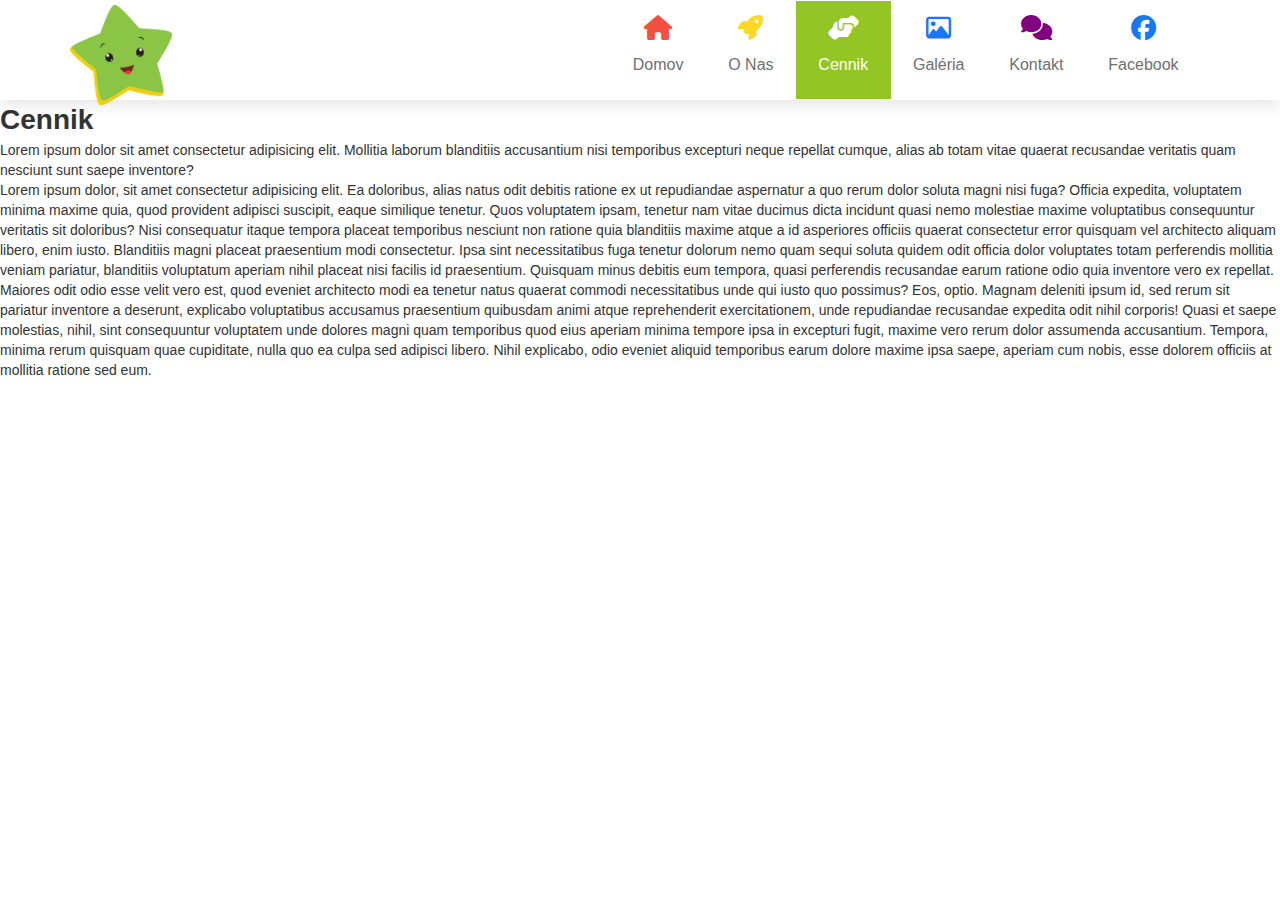
==== cennik.html @ fb084c51 "in progress" ====
<!DOCTYPE html>
<html lang="en">
  <head>
    <meta charset="UTF-8" />
    <meta name="viewport" content="width=device-width, initial-scale=1.0" />
    <link
      rel="stylesheet"
      href="https://cdnjs.cloudflare.com/ajax/libs/font-awesome/6.7.2/css/all.min.css"
    />

    <link rel="stylesheet" href="style.css" />
    <title>Cennik</title>
  </head>
  <body>
    <header>
      <nav>
        <div class="nav-center">
          <!-- nav header -->
          <div class="nav-header">
            <img src="img/logo/logo.png" class="logo" alt="logo" />
            <button class="nav-toggle">
              <i class="fas fa-bars"></i>
            </button>
          </div>
          <!-- links -->
          <ul class="links">
            <li>
              <span class="green-bg">
                <i class="fa-solid fa-house"></i>
                <a href="index.html">Domov</a>
              </span>
            </li>
            <li>
              <span class="green-bg">
                <i class="fa-solid fa-rocket"></i>
                <a href="o-nas.html">O nas</a>
              </span>
            </li>
            <li>
              <span class="green-bg">
                <i class="fa-solid fa-handshake-angle"></i>
                <a href="cennik.html">Cennik</a>
              </span>
            </li>
            <li>
              <span class="green-bg">
                <i class="fa-regular fa-image"></i>
                <a href="galeria.html">Galéria</a>
              </span>
            </li>
            <li>
              <span class="green-bg">
                <i class="fa-solid fa-comments"></i>
                <a href="kontakt.html">Kontakt</a>
              </span>
            </li>
            <li>
              <span class="green-bg">
                <i class="fa-brands fa-facebook"></i>
                <a
                  href="https://www.facebook.com/zelenahviezdicka/"
                  target="_blank"
                  >Facebook</a
                >
              </span>
            </li>
          </ul>
        </div>
      </nav>
    </header>
    <h1>Cennik</h1>
    <p>
      Lorem ipsum dolor sit amet consectetur adipisicing elit. Mollitia laborum
      blanditiis accusantium nisi temporibus excepturi neque repellat cumque,
      alias ab totam vitae quaerat recusandae veritatis quam nesciunt sunt saepe
      inventore?
    </p>
    <p>
      Lorem ipsum dolor, sit amet consectetur adipisicing elit. Ea doloribus,
      alias natus odit debitis ratione ex ut repudiandae aspernatur a quo rerum
      dolor soluta magni nisi fuga? Officia expedita, voluptatem minima maxime
      quia, quod provident adipisci suscipit, eaque similique tenetur. Quos
      voluptatem ipsam, tenetur nam vitae ducimus dicta incidunt quasi nemo
      molestiae maxime voluptatibus consequuntur veritatis sit doloribus? Nisi
      consequatur itaque tempora placeat temporibus nesciunt non ratione quia
      blanditiis maxime atque a id asperiores officiis quaerat consectetur error
      quisquam vel architecto aliquam libero, enim iusto. Blanditiis magni
      placeat praesentium modi consectetur. Ipsa sint necessitatibus fuga
      tenetur dolorum nemo quam sequi soluta quidem odit officia dolor
      voluptates totam perferendis mollitia veniam pariatur, blanditiis
      voluptatum aperiam nihil placeat nisi facilis id praesentium. Quisquam
      minus debitis eum tempora, quasi perferendis recusandae earum ratione odio
      quia inventore vero ex repellat. Maiores odit odio esse velit vero est,
      quod eveniet architecto modi ea tenetur natus quaerat commodi
      necessitatibus unde qui iusto quo possimus? Eos, optio. Magnam deleniti
      ipsum id, sed rerum sit pariatur inventore a deserunt, explicabo
      voluptatibus accusamus praesentium quibusdam animi atque reprehenderit
      exercitationem, unde repudiandae recusandae expedita odit nihil corporis!
      Quasi et saepe molestias, nihil, sint consequuntur voluptatem unde dolores
      magni quam temporibus quod eius aperiam minima tempore ipsa in excepturi
      fugit, maxime vero rerum dolor assumenda accusantium. Tempora, minima
      rerum quisquam quae cupiditate, nulla quo ea culpa sed adipisci libero.
      Nihil explicabo, odio eveniet aliquid temporibus earum dolore maxime ipsa
      saepe, aperiam cum nobis, esse dolorem officiis at mollitia ratione sed
      eum.
    </p>
     <script type="module" src="app.js"></script>
  </body>
</html>
---- style.css ----
/*
=============== 
Variables
===============
*/

:root {
  --bg-green: #93c524;
  --bg-yellow: #ffd823;
  --bg-red: #f25141;
  --bg-blue: #28a8e3;
  --clr-grey-3: #707070;
  --transition: all 0.3s linear;
  --spacing: 0.1rem;
  --radius: 0.25rem;
}

*,
::after,
::before {
  margin: 0;
  padding: 0;
  box-sizing: border-box;
}
body {
  font-family: "Open Sans", sans-serif;
  line-height: 1.42857143;
  color: #333;
  background-color: #fff;
  font-size: 0.875rem;
  font-weight: 400;
}
.salsa-regular {
  font-family: "Salsa", cursive;
  font-weight: 400;
  font-style: normal;
}
ul {
  list-style-type: none;
}
a {
  text-decoration: none;
}

/*
=============== 
Navbar
===============
*/
nav {
  position: relative;
  z-index: 1;
  background: #fff;
  box-shadow: 0 5px 15px rgba(0, 0, 0, 0.1);
}

.logo {
  height: 70px;
  position: relative;
  top: 5px;
  right: -15px;
}
.nav-header {
  display: flex;
  align-items: center;
  justify-content: space-between;
  padding: 0.5rem;
  height: 60px;
}
.nav-toggle {
  font-size: 1.5rem;
  color: var(--bg-green);
  background: transparent;
  border-color: transparent;
  transition: var(--transition);
  cursor: pointer;
}
.nav-toggle:hover {
  transform: rotate(-90deg);
}

.links li {
  position: relative;
  display: flex;
}

.links li span {
  display: flex;
  align-items: center;
  justify-content: flex-start;
  width: 100%;
  height: 100%;
  padding: 0;
}

.links li a {
  flex-grow: 1;
  height: 100%;
  display: flex;
  align-items: center;
  padding: 1rem;
}

.links a {
  color: var(--clr-grey-3);
  font-size: 1rem;
  text-transform: capitalize;

  display: block;
  transition: var(--transition);
  border-bottom: 1px solid rgb(242, 234, 234);
  height: 100%;
}

/* FIX GREEN HOVER */
.links :hover {
  background: var(--bg-green);
  color: #fff;
}

.links {
  margin: 0 1.5rem;
  display: block;
  max-height: 0;
  overflow: hidden;
  transition: max-height 0.5s ease-in-out;
}

.show-links {
  height: auto;
}

@media screen and (max-width: 768px) {
  .active-link {
    background-color: var(--bg-green) !important;
  }
  .active-link a,
  .active-link i {
    color: #fff !important;
  }
  .links > li > span > a > i {
    visibility: hidden;
  }
}

@media screen and (min-width: 768px) {
  /* nav{
  position: fixed;
  width: 100%;
   display: block;
   z-index: 999;
} */
  .nav-center {
    max-width: 1170px;
    margin: 0 auto;
    display: flex;
    align-items: center;
    justify-content: space-between;
  }
  .nav-header {
    padding: 0;
    height: auto;
  }
  .nav-toggle {
    display: none;
  }

  .logo {
    height: 100px;
  }
  .links a {
    border-bottom: 0;
    gap: 1rem;
    letter-spacing: 0;
  }
  /*IMPORTANT TO ADD*/
  .links {
    max-height: none !important; /* Override JavaScript */
    display: flex !important;
    overflow: visible !important;
    height: auto !important;
  }

  .links > li > span > i {
    position: relative;
    visibility: visible;
    top: 15px;
  }
  .links li span a {
    display: flex;
    flex-direction: column;
    width: 100%;

    gap: 10px;
  }

  .links li span i {
    font-size: 25px;
  }

  .links li:nth-child(1) i {
    color: var(--bg-red);
  }

  .links li:nth-child(2) i {
    color: var(--bg-yellow);
  }

  .links li:nth-child(3) i {
    color: var(--bg-green);
  }

  .links li:nth-child(4) i {
    color: #1877f2;
  }

  .links li:nth-child(5) i {
    color: purple;
  }

  .links li:nth-child(6) i {
    color: #1877f2;
  }

  .green-bg {
    display: flex;
    flex-direction: column;
    align-items: center;
    text-align: center;
    gap: 5px;
  }
  .links a {
    margin: 0.4rem;
  }

  .links > li > .green-bg:hover a,
  .links > li > .green-bg:hover i {
    color: #fff !important;
  }

  .active-link {
    background-color: var(--bg-green) !important;
  }
  .active-link a,
  .active-link i {
    color: #fff !important;
  }
}

/* hero */
section.slider {
  background-repeat: no-repeat;
  background-image: url("/img/hero/background-11.jpg");
  background-size: cover;
  background-position: center center;
  width: 100%;
  height: 25vh;
  visibility: inherit;
  position: relative;
  z-index: 0;
}

.slider-container {
  max-width: 1170px;
  margin: 0 auto;
}

.sky-container {
  display: flex;
  justify-content: space-around;
  align-items: center;
  gap: 10px;
}

.sky-container img {
  flex-shrink: 0;
}

/* sky object sizes */

.sky-container > .cloud {
  width: 50px;
}

.sky-container > .star {
  width: 15px;
}

.sky-container > .rocket {
  width: 20px;
  transform: rotate(-90deg);
}

/* sky object positions */

.sky-container :nth-child(1) {
  position: relative;
  top: 10px;
  left: 10px;
}

.sky-container :nth-child(2) {
  position: relative;
  top: 15px;
}

.sky-container :nth-child(5) {
  position: relative;
  top: -15px;
}

.sky-container :nth-child(7) {
  position: relative;
  top: -5px;
  left: 15px;
}

.sky-container :nth-child(9) {
  position: relative;
  top: 25px;
  left: -15px;
}

.kids-text-crocodile {
  display: grid;
  grid-template-columns: 1fr 1fr;
  align-items: center;
  gap: 20px;
  overflow: visible;
  height: auto;
}

.kids-text-crocodile .kids img {
  position: relative;
  width: 197px;
  height: auto; /* Maintains aspect ratio */
}

.kids-text-crocodile .kids-next img {
  position: relative;
  width: 197px;
  height: auto; /* Maintains aspect ratio */
}
.kids-text-crocodile .text-crocodile {
  display: flex;
  flex-direction: column;
  align-items: center;
  gap: 10px;
}

.text-crocodile .crocodile {
  width: 80px;
  height: auto;
}

.text-crocodile .green-star {
  width: 125px;
  height: auto;
  margin-top: -20px;
  margin-left: -10px;
}

.text-crocodile .green-star-next {
  width: 125px;
  height: auto;
  transform: translateY(30px);
  margin-left: -10rem;
}

.text-1 {
  color: var(--bg-green);
  transform: translateX(-70px);
  margin-top: -70px;
}

.text-2 {
  color: var(--bg-yellow);
  margin-top: -10px;
  font-size: 1rem;
}
.text-2-next {
  color: var(--bg-green);
  margin-top: 20px;
  margin-left: -30px;
  font-size: 14px;
}

.text-3 {
  color: var(--bg-blue);
  margin-top: -15px;
  font-size: 20px;
}
.text-3-next {
  color: var(--bg-yellow);
  margin-top: -15px;
  margin-left: -85px;
  font-weight: 700;
}
.text-4 {
  color: var(--bg-yellow);
  margin-top: -20px;
  margin-left: 3rem;
  font-size: 18px;
  font-weight: 100;
}
.btn-contact {
  color: #fff;
  background-color: var(--bg-green);
  border: transparent;
  padding: 5px 14px;
  border-radius: 30px;
  font-size: 6px;
  cursor: pointer;
  /* margin-left: 5rem; */
  margin-top: -0.5rem;
}

.btn-contact:hover {
  background-color: rgba(114, 168, 0, 1);
}

.btn {
  position: absolute;
  top: 80px;
  background: var(--bg-yellow);
  color: #fff;
  width: 40px; /* Set equal width and height */
  height: 40px;
  border-radius: 50%;
  border: transparent;
  cursor: pointer;
  display: flex;
  align-items: center;
  justify-content: center;
  font-size: 1.3rem;
  opacity: 0.5;
}

.next-btn-slider {
  right: 1.5rem;
}
.prev-btn-slider {
  left: 1.5rem;
}

/* hearts */
.btn-heart {
  position: absolute;
  top: 90%;
  left: 50%;
  font-size: 20px;
  color: #f25141;
  border: transparent;
  cursor: pointer;
  background: transparent;
  /* color: rgba(242, 81, 65, 0.6) !important; */
}

.left-heart {
  margin: -2rem 0rem;
}
.right-heart {
  margin: -2rem 2rem;
}

@media screen and (min-width: 768px) {
  section.slider {
    height: 45vh;
  }
  .next-btn {
    right: 1.5rem;
  }
  .prev-btn {
    left: 1.5rem;
  }
  .btn {
    top: 200px;
    font-size: 1.3rem;
    padding: 0.8rem 0.8rem;
  }
  .kids-text-crocodile .kids img {
    width: 368px;
  }

  .kids-text-crocodile .kids-next img {
    width: 368px;
  }
  /* sky object sizes */
  .sky-container > .cloud {
    width: 100px;
  }

  .sky-container > .star {
    width: 35px;
  }

  .sky-container > .rocket {
    width: 30px;
  }

  /* right panel */

  .text-crocodile .crocodile {
    width: 147px;
  }

  .text-crocodile .green-star {
    width: 235px;
  }

  .text-crocodile .green-star-next {
    width: 235px;
    position: relative;
    top: -3.5rem;
    right: 3rem;
  }
  .text-1 {
    font-size: 37px;
    margin-right: 7rem;
  }

  .text-2 {
    font-size: 31px;
  }
  .text-2-next {
    position: relative;
    font-size: 25px;
    top: -1.5rem;
    font-weight: 100;
  }

  .text-3 {
    font-size: 37px;
  }
  .text-3-next {
    position: relative;
    font-size: 35px;
    top: -1.5rem;
  }
  .text-4 {
    position: relative;
    font-size: 35px;
    right: -2rem;
    top: -1.5rem;
  }
  .btn-contact {
    position: relative;
    padding: 8px 25px;
    border-radius: 30px;
    font-size: 11px;
    top: -1.5rem;
    left: 1rem;
  }
}

@media screen and (min-width: 992px) {
  section.slider {
    height: 60vh;
  }
  .btn {
    top: 260px;
  }
  .kids-text-crocodile .kids img {
    width: 477px;
    top: 1rem;
  }
  /* sky object sizes */
  .sky-container > .cloud {
    width: 130px;
  }
  .sky-container img:nth-of-type(3) {
    position: relative;
    width: 100px;
    top: -2rem;
  }
  /* right panel */

  .text-crocodile .crocodile {
    width: 188px;
    height: auto;
  }

  .text-crocodile .green-star {
    position: relative;
    width: 300px;
    top: -3.5rem;
    right: 4rem;
  }

  .text-1 {
    position: relative;
    font-size: 47px;
    top: -3rem;
    right: 7rem;
    font-weight: 400;
  }

  .text-2 {
    position: relative;
    font-size: 40px;
    top: -3.3rem;
    left: -2rem;
    font-weight: 600;
    color: #ffcc00;
  }
  .text-3 {
    position: relative;
    top: -3.5rem;
    left: -2rem;
    font-size: 40px;
    color: #3094ff;
    letter-spacing: 0;
  }
  .text-crocodile .green-star-next {
    width: 296px;
    position: relative;
    top: -6.5rem;
    right: 3rem;
  }
  .kids-text-crocodile .kids-next img {
    width: 449px;
    top: -2.5rem;
  }
  .sky-container img.cloud-next {
    position: relative !important;
    width: 193px !important;
    height: auto !important;
    top: -2rem;
  }
  .text-2-next {
    top: -5.5rem;
    left: -2.5rem;
    font-size: 35px;
    text-wrap: nowrap;
  }
  .text-3-next {
    font-size: 50px;
    text-wrap: nowrap;
    top: -5.5rem;
    left: -2.5rem;
  }
  .text-4 {
    font-size: 50px;
    top: -5.5rem;
  }
  .btn-contact {
    padding: 10px 30px;
    border-radius: 30px;
    font-size: 15px;
    top: -5.5rem;
    left: 1rem;
  }
}

@media screen and (min-width: 1200px) {
  section.slider {
    height: 63vh;
  }
  .kids-text-crocodile .kids img {
    width: 504px;
    top: 3rem;
  }
  .kids-text-crocodile .kids-next img {
    width: 475px;
    left: 4rem;
  }
  /* right panel */
  .text-crocodile .crocodile {
    width: 200px;
  }
  .text-crocodile .green-star {
    width: 320px;
  }
  .text-3 {
    top: -2.5rem;
  }
  .text-2-next {
    left: 4rem;
  }
  .text-3-next {
    font-size: 58px;
  }
  .text-4 {
    left: 6rem;
  }
  .btn-contact {
    left: 6rem;
  }
}

/* MORE CSS FOR JS */
.slider-container {
  display: flex;
  position: relative;
  height: auto;
  overflow: visible;
}

.slide {
  position: absolute;
  top: 0;
  left: 0;
  width: 100%;
  height: 100%;
  transition: all 0.3s ease-in-out;
  opacity: 0;
}
.slide.active {
  opacity: 1;
  transform: translateX(0);
}
.slide.next {
  transform: translateX(-100%);
}

/* Nase poslanie */

.container {
  text-align: center;
  max-width: 1050px;
  padding: 0 25px;
  width: 100%;
  margin: 0 auto;
}

.container .title {
  font-family: "Salsa", cursive;
  font-size: 28px;
  font-weight: 400;
  margin: 3rem auto;
  color: #704825;
}

.container .title::after {
  content: "";
  display: block;
  margin: 2rem auto 0 auto;
  width: 60px;
  height: 4px;
  border-radius: 2px;
  background-color: #ffd823;
}

.mission {
  display: flex;
  flex-direction: column;
  align-items: center;
  text-align: center;
}

.mission-content {
  position: relative;
  display: flex;
  flex-direction: column;
  align-items: center;
  text-align: center;
  width: 100%;
  transition: var(--transition);
}

.mission-content:hover::after {
  opacity: 1;
  transform: scale(1.1); /* optional: hover animation */
}

.mission-content.red::after {
  box-shadow: 0 0 0 5px #f25141;
}
.mission-content.yellow::after {
  box-shadow: 0 0 0 5px #ffd823;
}
.mission-content.green::after {
  box-shadow: 0 0 0 5px #93c524;
}
.mission-content.blue::after {
  box-shadow: 0 0 0 5px #28a8e3;
}

.mission-content::after {
  content: "";
  position: absolute;
  width: 120px;
  height: 120px;
  border-radius: 50%;
  box-sizing: content-box;
  transition: transform 0.25s, opacity 0.25s;
  transform: scale(0.8);
  pointer-events: none;
  opacity: 0;
}

.circle {
  width: 120px;
  height: 120px;
  border-radius: 50%;
  display: flex;
  align-items: center;
  justify-content: center;
  overflow: hidden;
}

.circle.red {
  background-color: #f25141;
}

.circle.yellow {
  background-color: #ffd823;
}

.circle.green {
  background-color: #93c524;
}
.circle.blue {
  background-color: #28a8e3;
}

.circle img {
  width: 70%;
  height: auto;
}
.circle-title {
  position: relative;
  display: flex;
  font-size: 18px;
  font-family: "Salsa", cursive;
  margin: 20px 0;
}
.circle-title.title-red {
  color: #f25141;
}
.circle-title.title-yellow {
  color: #ffd823;
}

.circle-title.title-green {
  color: #93c524;
}

.circle-title.title-blue {
  color: #28a8e3;
}

.circle-text {
  font-size: 1rem;
  margin-bottom: 2.5rem;
}

.action-title {
  display: flex;
  flex-direction: column; /* Stack vertically by default */
  gap: 1rem; /* Space between h2 and a */
  align-items: center;
}

.action-title h2 {
  font-family: "Open Sans", sans-serif;
  font-weight: 100;
  color: #777777;
  font-size: 42px;
  line-height: 1.2;
}
.yellow-button {
  color: #704825;
  background-color: #ffd823;
  border-radius: 5px;
  border: none;
  line-height: 26px;
  font-size: 18px;
  padding: 7px 20px;
  text-wrap: nowrap;

  transition: color 0.25s ease-in-out, background-color 0.25s ease-in-out;
}
.yellow-button:hover {
  color: #ffd823;
  background-color: #704825;
}

@media screen and (min-width: 768px) {
  .action-title {
    flex-direction: row;
    justify-content: space-between;
    align-items: center;
  }
  .action-title h2 {
    text-align: left;
  }
  .mission {
    flex-direction: row;
    justify-content: center;
    flex-wrap: nowrap;
    gap: 0.5rem;
    align-items: stretch;
  }

  .mission-content {
    width: 25%;
    margin: 0 1rem;
  }
  .circle-title h2 {
    word-spacing: 999px;
  }
}

/* Testimony */

.wrapper-testimony {
  position: relative;
  text-align: center;
  min-height: 85vh;
  background-image: url("/img/testimony/testimonials_bg.png");
  background-repeat: no-repeat;
  background-size: cover;
  background-position: center;
  background-color: #f25141;
  width: 100%;
  display: flex;
  flex-direction: column;
  justify-content: center;
  align-items: center;
  margin: 3rem 0;
}

.testimony-wrapper {
  position: relative;
  overflow: hidden;
  width: 100%;
  /* height: 100%;  */
  min-height: 85vh;
}
.testimony-icon img {
  width: 100px;
  height: 100px;
  object-fit: cover;
  margin: 2rem 0;
  background-color: transparent;
}
.item {
  position: absolute;
  top: 0;
  left: 0;
  width: 100%;
  height: 100%;
  transition: all 0.3s ease-in-out;
  overflow-x: hidden;

  opacity: 0;
}

.item.active-item {
  opacity: 1;
  transform: translateX(0);
}

.item.next-item {
  transform: translateX(100%);
  /* display: none; */
}

.testimony-content {
  max-width: 1050px;
  padding: 0 25px;
  width: 100%;

  margin: 0 auto;
}
.testimony-content h6 {
  color: #ffffff;
  font-family: "Open Sans", sans-serif;
  font-size: 22px;
  font-weight: 100;
  margin: 1.5rem 1rem;
}
.testimony-content .deliminer {
  height: 1px;
  width: 60px;
  background-color: #fff;
  margin: 2rem auto;
}

.author {
  color: #ffffff;
  font-family: "Open Sans", sans-serif;
  font-size: 15px;
  margin: 1rem 0;
}
/* next-prev buttons */
.item-hearts {
  position: absolute;
  bottom: 2rem;
  left: 50%;
  transform: translateX(-50%);
  display: flex;
}
.item-hearts .item-heart {
  margin: 1rem 10px;
  font-size: 20px;
  color: #ffffff;
  opacity: 0.6;
  background: transparent;
  border: transparent;
  cursor: pointer;
}

.item-heart.active-heart {
  opacity: 1;
}

@media screen and (min-width: 768px) {
  .wrapper-testimony {
    min-height: 60vh;
  }
  .testimony-wrapper {
    min-height: 60vh;
  }
}

/* GALLERY */
.space p {
  padding-bottom: 4rem;
  font-size: 16px;
  text-align: center;
}

.gallery {
  width: 100%;
  display: grid;
  margin-bottom: 2rem;
  gap: 5px;
}
.img-wrapper {
  position: relative;
  overflow: hidden;
}
.img-gallery {
  width: 100%;
  height: 100%;
  object-fit: cover;
  display: block;
  transition: transform 0.3s ease-in;
}

.img-wrapper:hover .img-gallery {
  transform: scale(1.1);
}

.overlay {
  position: absolute;
  top: 0;
  left: 0;
  width: 100%;
  height: 100%;
  background-color: rgba(0, 0, 0, 0.5);
  opacity: 0;
  display: flex;
  align-items: center;
  justify-content: center;
  cursor: pointer;
  transition: opacity 0.3s ease-in;
  /* z-index: -1; */
}

.icon {
  width: 40px;
  height: 40px;
  filter: brightness(0) invert(1);
}

.img-wrapper:hover .overlay {
  opacity: 1;
}
@media screen and (min-width: 768px) {
  .gallery {
    grid-template-columns: repeat(4, 1fr);
  }
}

/*
=============== 
Modal
===============
*/
.modal {
  position: fixed;
  z-index: -1;
  left: 0;
  top: 0;
  width: 100%;
  height: 100%;
  background-color: rgba(0, 0, 0, 0.7);
  backdrop-filter: blur(5px);
  transition: all 0.3s step-end;
  opacity: 0;
  min-height: 100vh;
  overflow: hidden;
}

.modal.open {
  opacity: 1;
  z-index: 50;
}

.next-btn,
.prev-btn {
  position: absolute;
  top: 15rem;
  transform: translateY(-50%);
  background: rgba(250, 249, 249, 0.8);
  font-size: 1rem;
  color: #090909;
  border: transparent;
  cursor: pointer;
  padding: 0.5rem;
  width: 1.5rem;
}

.prev-btn {
  left: 5px;
  border-top-right-radius: 0.25rem;
  border-bottom-right-radius: 0.25rem;
  /* box-shadow: 5px 5px 5px rgb(175, 174, 174); */
}
.next-btn {
  right: 5px;
  border-top-left-radius: 0.25rem;
  border-bottom-left-radius: 0.25rem;
  /* box-shadow: -5px 5px 5px rgb(175, 174, 174) ; */
}

@media screen and (min-width: 768px) {
  .next-btn,
  .prev-btn {
    top: 18rem;
    width: 2.5rem;
  }
}

@media screen and (min-width: 992px) {
  .next-btn,
  .prev-btn {
    top: 24rem;
  }
}
.modal-content {
  width: 90%;
  max-width: 1170px;
  margin: 0 auto;
  margin-top: 10rem;
  position: relative;
  opacity: 0;
  transform: scale(0.3);
  transition: opacity 0.3s ease, transform 0.3s ease;
}

.modal.open .modal-content {
  opacity: 1;
  transform: scale(1);
}

.main-img-wrapper {
  position: relative;
  padding: 0.5rem;
  background-color: #fff;
  border-top-right-radius: 0.25rem;
  border-top-left-radius: 0.25rem;
}
.main-img {
  width: 100%;
  height: 30rem;
  object-fit: cover;
  border-radius: 0.25rem;
  display: block;
}

.image-name {
  text-align: center;
  margin: 1rem 0 3rem;
  color: #fff;
}

/* Thumbnails on top of main image (bottom-aligned) */
.modal-images {
  position: absolute;
  bottom: 1rem;
  left: 50%;
  transform: translateX(-50%);
  display: flex;
  gap: 0.5rem;
  background: rgba(0, 0, 0, 0.25);
  padding: 0.25rem 0.5rem;
  border-radius: 0.25rem;
}

.modal-img {
  width: 2rem;
  height: 2rem;
  object-fit: cover;
  opacity: 0.5;
  cursor: pointer;
  transition: 0.3s ease;
}

.modal-img:hover,
.modal-img.selected {
  opacity: 1;
  outline: 2px solid white;
}

/* Control bar under image */
.modal-controls {
  display: flex;
  justify-content: space-between;
  align-items: center;
  padding: 1rem 1rem;
  background-color: #fff;
  font-size: 0.875rem;
  border-bottom-left-radius: 0.25rem;
  border-bottom-right-radius: 0.25rem;
}

.modal-controls-left,
.modal-controls-right {
  display: flex;
  align-items: center;
  gap: 0.5rem;
}

.img-counter {
  margin-left: 0.5rem;
}

.sprite-btn {
  background-image: url("/img/media/sprite.png");
  background-repeat: no-repeat;
  display: inline-block;
  cursor: pointer;
}

.btn-prev-control {
  background-position: -31px -4px;
  height: 20px;
  width: 20px;
  margin: 4px 0 0;
}
.btn-next-control {
  background-position: -81px -4px;
  height: 20px;
  width: 20px;
  margin: 4px 0 0;
}

.btn-close {
  background-position: 1px 2px;
  width: 30px;
  height: 30px;
}
.btn-play {
  background-position: -51px 1px;
  height: 30px;
  width: 30px;
}

.btn-pause {
  background-position: -51px -29px; /* Adjust if needed */
  width: 30px;
  height: 30px;
}

/* .btn-play.playing {
  filter: brightness(0) saturate(100%) sepia(1) hue-rotate(90deg);
} */


@media screen and (min-width: 768px) {
  .modal {
    overflow: hidden;
  }
  .modal-content {
    margin-top: 8rem;
  }

  .main-img {
    width: 100%;
    height: 80%;
    object-fit: contain;
  }

  .modal-img {
  width: 4rem;
  height: 3rem;

}
}

@media screen and (min-width: 1100px) {
  .modal-content {
    width: 90%;
    max-width: 1100px;
    margin: 0 auto;
    margin-top: 2rem;
  }
}
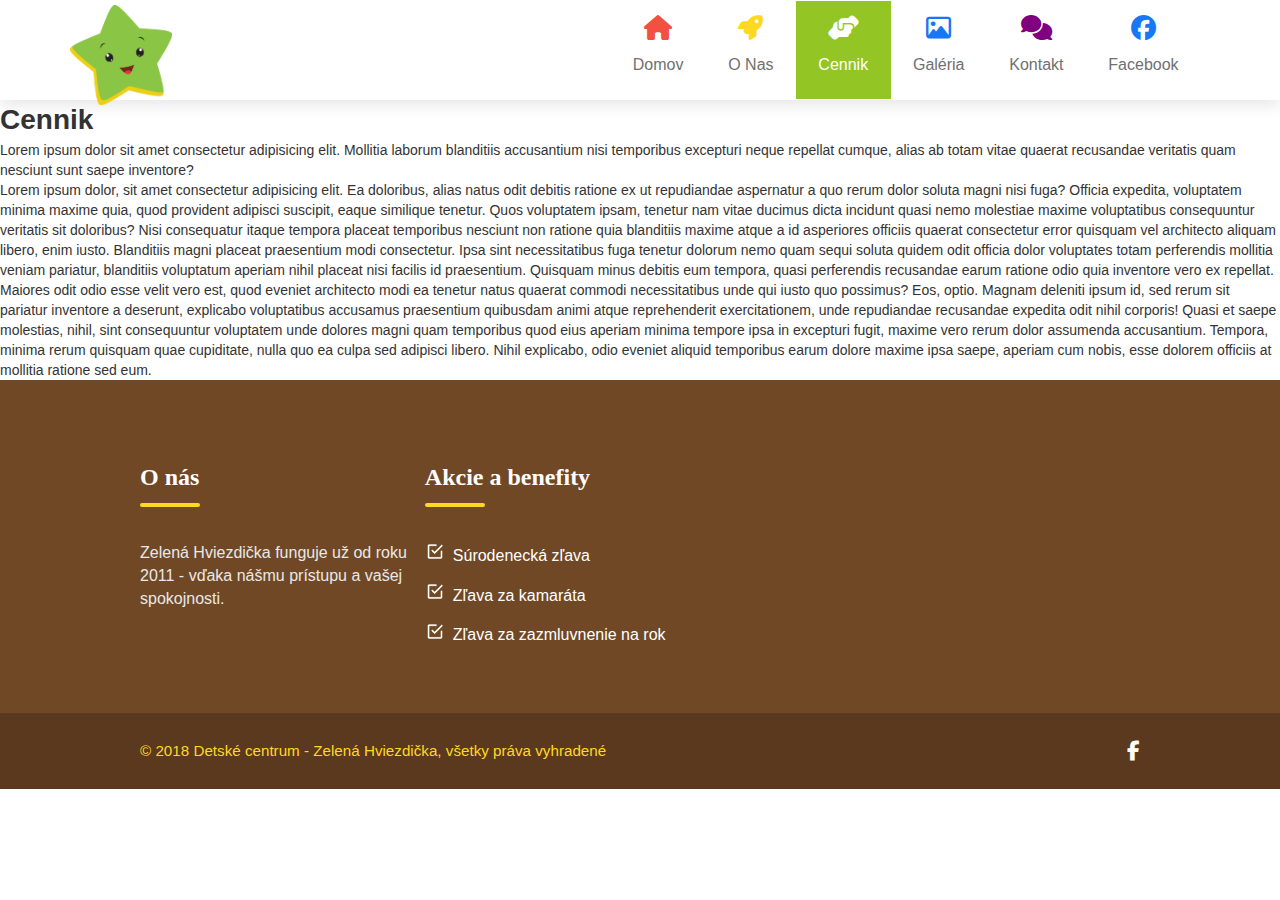
==== commit 3613ee4c: "partials" ====
--- a/cennik.html
+++ b/cennik.html
@@ -104,6 +104,8 @@
       saepe, aperiam cum nobis, esse dolorem officiis at mollitia ratione sed
       eum.
     </p>
-     <script type="module" src="app.js"></script>
+      <div id="footer-placeholder"></div>
+    <script src="/js/footer.js"></script>
+    <script type="module" src="app.js"></script>
   </body>
 </html>--- a/style.css
+++ b/style.css
@@ -904,10 +904,12 @@
 
 /* Testimony */
 
+/* Testimony */
+
 .wrapper-testimony {
   position: relative;
   text-align: center;
-  min-height: 85vh;
+  min-height: 85vh; /* Fixed height instead of min-height */
   background-image: url("/img/testimony/testimonials_bg.png");
   background-repeat: no-repeat;
   background-size: cover;
@@ -919,58 +921,71 @@
   justify-content: center;
   align-items: center;
   margin: 3rem 0;
+  overflow: hidden; /* prevent content overflow */
+}
+
+.testimony-inner {
+  width: 100%;
+  max-width: 1050px;
+  display: flex;
+  flex-direction: column;
+  align-items: center;
 }
 
 .testimony-wrapper {
   position: relative;
-  overflow: hidden;
-  width: 100%;
-  /* height: 100%;  */
-  min-height: 85vh;
-}
+  width: 100%;
+  height: 100%;
+}
+
 .testimony-icon img {
   width: 100px;
   height: 100px;
   object-fit: cover;
   margin: 2rem 0;
-  background-color: transparent;
-}
+}
+
 .item {
   position: absolute;
   top: 0;
+  left: 100%;
+  width: 100%;
+  height: 100%;
+  /* transition: transform 0.5s ease-in-out, opacity 0.5s ease-in-out; */
+  transition: all 0.3s ease-in-out;
+  opacity: 0;
+  display: flex;
+  flex-direction: column;
+  justify-content: center;
+  align-items: center;
+}
+/* Only show the active one */
+.item.active-item {
+  transform: translateX(0);
   left: 0;
-  width: 100%;
-  height: 100%;
-  transition: all 0.3s ease-in-out;
-  overflow-x: hidden;
-
-  opacity: 0;
-}
-
-.item.active-item {
   opacity: 1;
-  transform: translateX(0);
-}
-
+  z-index: 1;
+}
 .item.next-item {
   transform: translateX(100%);
-  /* display: none; */
+  z-index: 0;
 }
 
 .testimony-content {
   max-width: 1050px;
-  padding: 0 25px;
-  width: 100%;
-
-  margin: 0 auto;
-}
+  padding: 1rem;
+  width: 100%;
+  box-sizing: border-box;
+}
+
 .testimony-content h6 {
   color: #ffffff;
-  font-family: "Open Sans", sans-serif;
-  font-size: 22px;
-  font-weight: 100;
-  margin: 1.5rem 1rem;
-}
+  font-size: 18px;
+  font-weight: 300;
+  margin-bottom: 1.5rem;
+  line-height: 1.5;
+}
+
 .testimony-content .deliminer {
   height: 1px;
   width: 60px;
@@ -987,10 +1002,11 @@
 /* next-prev buttons */
 .item-hearts {
   position: absolute;
-  bottom: 2rem;
+  bottom: 1rem;
   left: 50%;
   transform: translateX(-50%);
   display: flex;
+  z-index: 2;
 }
 .item-hearts .item-heart {
   margin: 1rem 10px;
@@ -1145,7 +1161,7 @@
   width: 90%;
   max-width: 1170px;
   margin: 0 auto;
-  margin-top: 10rem;
+  margin-top: 6rem;
   position: relative;
   opacity: 0;
   transform: scale(0.3);
@@ -1266,17 +1282,9 @@
   height: 30px;
 }
 
-/* .btn-play.playing {
-  filter: brightness(0) saturate(100%) sepia(1) hue-rotate(90deg);
-} */
-
-
 @media screen and (min-width: 768px) {
   .modal {
     overflow: hidden;
-  }
-  .modal-content {
-    margin-top: 8rem;
   }
 
   .main-img {
@@ -1286,10 +1294,9 @@
   }
 
   .modal-img {
-  width: 4rem;
-  height: 3rem;
-
-}
+    width: 4rem;
+    height: 3rem;
+  }
 }
 
 @media screen and (min-width: 1100px) {
@@ -1300,3 +1307,284 @@
     margin-top: 2rem;
   }
 }
+
+/* CONTACT */
+
+.wrapper-contact {
+  width: 100%;
+  background-color: #87572d;
+  padding: 0.4rem;
+}
+.wrapper-inner {
+  max-width: 1050px;
+  margin: 0 auto;
+  display: flex;
+  flex-direction: column;
+}
+.contact-form,
+.contact-info {
+  width: 100%;
+  padding: 0.5rem;
+}
+.contact-title {
+  font-size: 24px;
+  color: #fff;
+  font-family: "Salsa", cursive;
+  padding-bottom: 1rem;
+}
+
+.form-group span {
+  color: #ff0000;
+  font-size: 16px;
+}
+.validation-error {
+  font-size: 16px;
+  border: 2px solid var(--bg-yellow);
+  display: block;
+  margin-top: 2rem;
+  padding: 0.5rem 1rem;
+  color: #fff;
+  display: none;
+}
+.not-valid-tip {
+  display: none;
+}
+
+.form-control {
+  display: block;
+  width: 100%;
+  padding: 0.75rem 1rem;
+  border: transparent;
+  margin-bottom: 1.25rem;
+  background-color: #704825;
+  border-radius: 0.25rem;
+  color: #fff;
+}
+
+.form-control::placeholder {
+  font-family: "Open Sans", sans-serif;
+  font-size: 16px;
+  color: #fff;
+  text-shadow: 0px 3px 5px rgba(0, 0, 0, 0.2);
+}
+
+.address {
+  font-size: 1rem;
+  padding-bottom: 1.5rem;
+  text-align: center;
+  color: #fff;
+  display: flex;
+  align-items: center;
+  justify-content: center;
+}
+
+.flaticon-location::before {
+  content: "";
+  display: inline-block;
+  background-image: url("/img/location/location-on-map.svg");
+  background-size: contain;
+  background-repeat: no-repeat;
+  width: 20px;
+  height: 20px;
+  margin-right: 0.5rem;
+  filter: brightness(0) invert(1);
+}
+
+.google-map-outer {
+  width: 100%;
+  background-color: #e8eaed;
+  position: relative;
+  border-radius: 8px;
+  overflow: hidden;
+}
+
+.google-map-inner {
+  width: 100%;
+  aspect-ratio: 16 / 9;
+  position: relative;
+}
+
+.google-map-inner iframe {
+  position: absolute;
+  top: 0;
+  left: 0;
+  width: 100%;
+  height: 100%;
+  border: 0;
+  border-radius: 8px;
+}
+/* 2-Column Layout at 768px+ */
+@media screen and (min-width: 768px) {
+  .wrapper-inner {
+    flex-direction: row;
+    align-items: flex-start;
+  }
+
+  .contact-form {
+    width: 33.33%;
+  }
+
+  .contact-info {
+    width: 66.66%;
+    padding-left: 2rem;
+  }
+
+  .address {
+    justify-content: flex-end;
+  }
+}
+
+/* FOOTER */
+.sidebar-footer {
+  width: 100%;
+  background-color: #704825;
+}
+
+.container-footer {
+  max-width: 1050px;
+  padding: 0 25px;
+  display: flex;
+  margin: 0 auto;
+}
+.container-footer .title-footer {
+  font-family: "Salsa", cursive;
+  font-size: 28px;
+  font-weight: 400;
+  margin: 0.5rem auto;
+  color: #704825;
+}
+
+.container-footer .title-footer::after {
+  content: "";
+  display: inline-block;
+  text-align: left;
+  margin-bottom: 1rem;
+  width: 60px;
+  height: 4px;
+  border-radius: 2px;
+  background-color: #ffd823;
+}
+.row {
+  text-align: left;
+}
+
+aside p {
+  font-size: 1rem;
+}
+
+.sidebar-footer aside {
+  position: relative;
+  display: block;
+  margin: 4.5rem 0 4rem 0;
+  color: #e8e8e8;
+}
+.sidebar-footer h2 {
+  padding-top: 0px;
+  font-family: "Salsa", cursive;
+  font-size: 24px;
+  color: #fff;
+}
+
+.textwidget ul {
+  font-size: 1rem;
+  padding-left: 0;
+  list-style: none;
+  color: #fff;
+  display: flex;
+  flex-direction: column;
+  gap: 0.8rem;
+  text-align: left;
+  margin: 0;
+}
+
+.textwidget ul li {
+  display: flex;
+  align-items: center;
+  line-height: 1.5;
+}
+
+.flaticon-check::before {
+  content: "";
+  display: inline-block;
+  background-image: url("/img/location/check.png");
+  background-size: contain;
+  background-repeat: no-repeat;
+  width: 20px;
+  height: 20px;
+  margin-right: 0.5rem;
+  filter: brightness(0) invert(1);
+}
+
+.site-info {
+  background-color: #5a391e;
+  color: #ffd823;
+  padding: 1.5rem 0;
+  font-size: 0.95rem;
+}
+
+.site-info-container {
+  max-width: 1050px;
+  padding: 0 25px;
+  margin: 0 auto;
+}
+
+.site-info-row {
+  display: flex;
+  justify-content: space-between;
+  align-items: center;
+  flex-wrap: wrap;
+  gap: 1rem;
+}
+
+.info-a {
+  flex: 1 1 100%;
+  text-align: center;
+}
+
+.info-b {
+  flex: 1 1 100%;
+  text-align: center;
+}
+
+.social {
+  list-style: none;
+  padding: 0;
+  margin: 0;
+}
+
+.social li {
+  display: inline-block;
+}
+
+.social a {
+  color: #fff;
+  font-size: 1.25rem;
+  transition: opacity 0.3s ease;
+}
+
+.social a:hover {
+  opacity: 0.7;
+  
+}
+
+@media screen and (min-width: 768px) {
+  .sidebar-footer aside {
+    text-align: left;
+  }
+  .row {
+    display: flex;
+    padding: 0;
+  }
+  aside.widget {
+    max-width: 33%;
+  }
+  .info-a {
+    flex: 1;
+    text-align: left;
+  }
+
+  .info-b {
+    flex: 0;
+    text-align: right;
+  }
+}
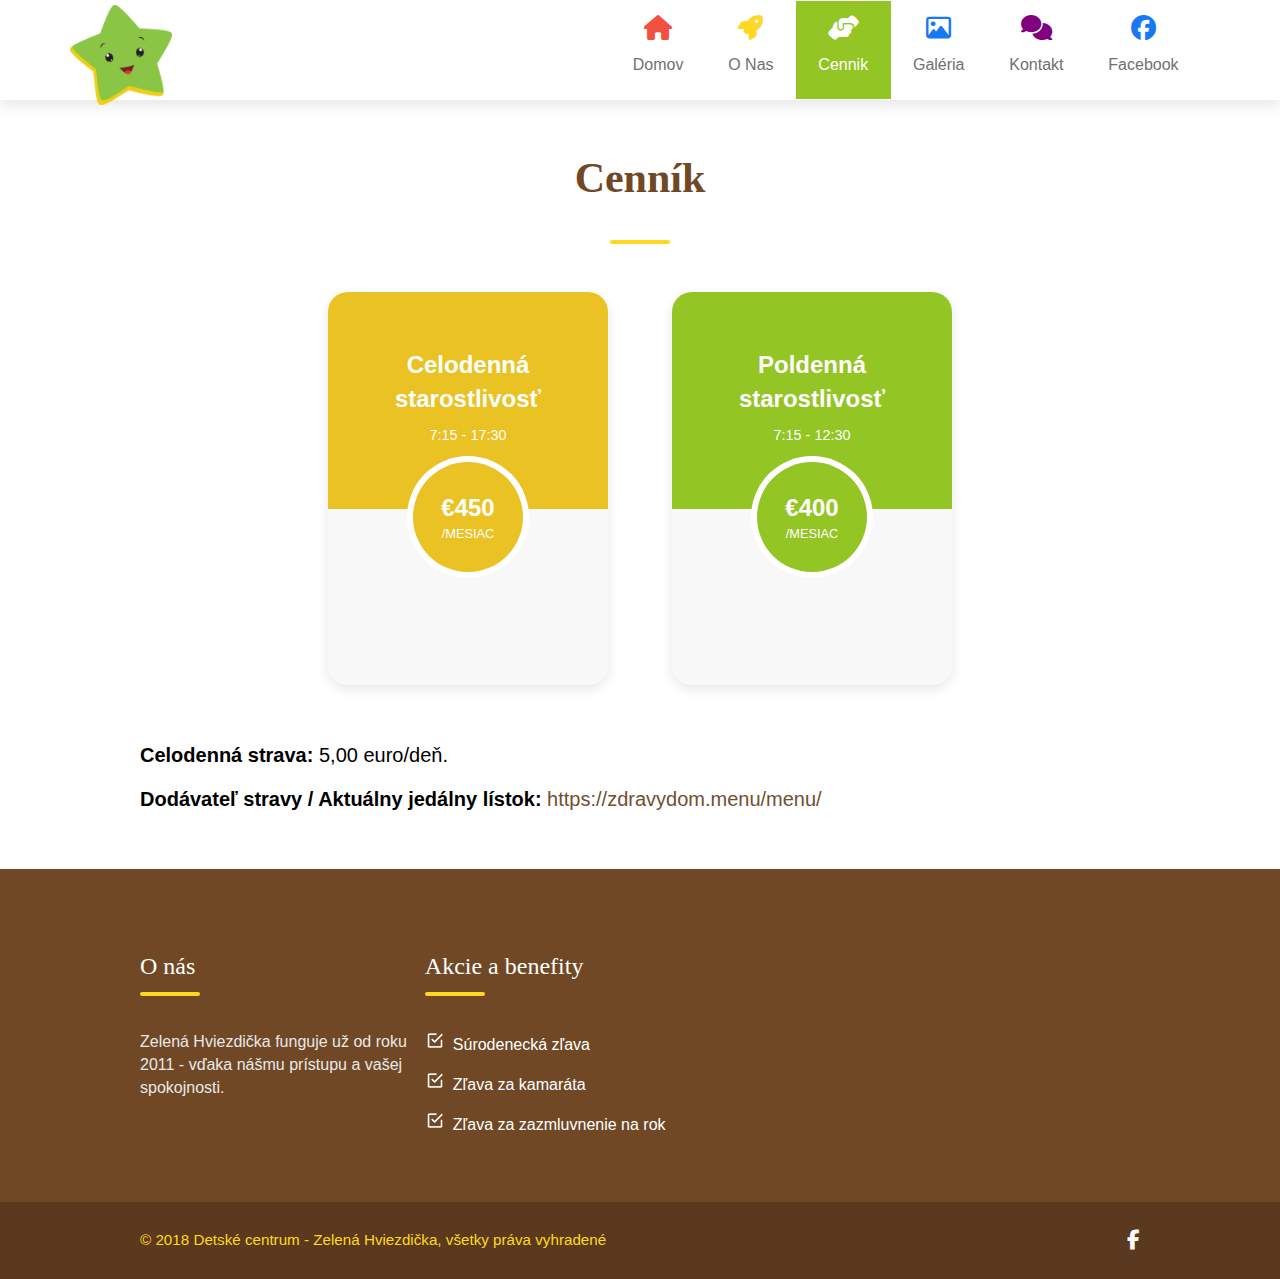
==== commit eeb370d8: "t" ====
--- a/cennik.html
+++ b/cennik.html
@@ -68,44 +68,55 @@
         </div>
       </nav>
     </header>
-    <h1>Cennik</h1>
-    <p>
-      Lorem ipsum dolor sit amet consectetur adipisicing elit. Mollitia laborum
-      blanditiis accusantium nisi temporibus excepturi neque repellat cumque,
-      alias ab totam vitae quaerat recusandae veritatis quam nesciunt sunt saepe
-      inventore?
-    </p>
-    <p>
-      Lorem ipsum dolor, sit amet consectetur adipisicing elit. Ea doloribus,
-      alias natus odit debitis ratione ex ut repudiandae aspernatur a quo rerum
-      dolor soluta magni nisi fuga? Officia expedita, voluptatem minima maxime
-      quia, quod provident adipisci suscipit, eaque similique tenetur. Quos
-      voluptatem ipsam, tenetur nam vitae ducimus dicta incidunt quasi nemo
-      molestiae maxime voluptatibus consequuntur veritatis sit doloribus? Nisi
-      consequatur itaque tempora placeat temporibus nesciunt non ratione quia
-      blanditiis maxime atque a id asperiores officiis quaerat consectetur error
-      quisquam vel architecto aliquam libero, enim iusto. Blanditiis magni
-      placeat praesentium modi consectetur. Ipsa sint necessitatibus fuga
-      tenetur dolorum nemo quam sequi soluta quidem odit officia dolor
-      voluptates totam perferendis mollitia veniam pariatur, blanditiis
-      voluptatum aperiam nihil placeat nisi facilis id praesentium. Quisquam
-      minus debitis eum tempora, quasi perferendis recusandae earum ratione odio
-      quia inventore vero ex repellat. Maiores odit odio esse velit vero est,
-      quod eveniet architecto modi ea tenetur natus quaerat commodi
-      necessitatibus unde qui iusto quo possimus? Eos, optio. Magnam deleniti
-      ipsum id, sed rerum sit pariatur inventore a deserunt, explicabo
-      voluptatibus accusamus praesentium quibusdam animi atque reprehenderit
-      exercitationem, unde repudiandae recusandae expedita odit nihil corporis!
-      Quasi et saepe molestias, nihil, sint consequuntur voluptatem unde dolores
-      magni quam temporibus quod eius aperiam minima tempore ipsa in excepturi
-      fugit, maxime vero rerum dolor assumenda accusantium. Tempora, minima
-      rerum quisquam quae cupiditate, nulla quo ea culpa sed adipisci libero.
-      Nihil explicabo, odio eveniet aliquid temporibus earum dolore maxime ipsa
-      saepe, aperiam cum nobis, esse dolorem officiis at mollitia ratione sed
-      eum.
-    </p>
-      <div id="footer-placeholder"></div>
+
+    <section class="container">
+      <div class="title">
+        <h2>Cenník</h2>
+      </div>
+      <main class="pricing-options">
+        <div class="pricing-card">
+          <div class="card-top top-yellow">
+            <h3>Celodenná starostlivosť</h3>
+            <p class="time">7:15 - 17:30</p>
+          </div>
+          <div class="card-bottom bottom-yellow">
+            <div class="price-circle circle-yellow">
+              <span class="euro">€450</span>
+              <span class="per">/MESIAC</span>
+            </div>
+          </div>
+        </div>
+
+        <div class="pricing-card">
+          <div class="card-top top-green">
+            <h3>Poldenná starostlivosť</h3>
+            <p class="time">7:15 - 12:30</p>
+          </div>
+          <div class="card-bottom bottom-green">
+            <div class="price-circle circle-green">
+              <span class="euro">€400</span>
+              <span class="per">/MESIAC</span>
+            </div>
+          </div>
+        </div>
+      </main>
+
+      <div class="wrapper-food">
+        <h4>
+          <span><strong>Celodenná strava:</strong> 5,00 euro/deň.</span>
+        </h4>
+        <h4>
+          <span
+            ><strong>Dodávateľ stravy / Aktuálny jedálny lístok:</strong></span
+          ><a href="https://zdravydom.menu/menu/" target="_blank" rel="noopener"
+            > https://zdravydom.menu/menu/</a
+          >
+        </h4>
+      </div>
+    </section>
+
+    <div id="footer-placeholder"></div>
     <script src="/js/footer.js"></script>
     <script type="module" src="app.js"></script>
   </body>
-</html>+</html>
--- a/style.css
+++ b/style.css
@@ -1,3 +1,5 @@
+@import url("https://fonts.googleapis.com/css2?family=Anaheim&family=Salsa&display=swap");
+
 /*
 =============== 
 Variables
@@ -28,13 +30,9 @@
   color: #333;
   background-color: #fff;
   font-size: 0.875rem;
-  font-weight: 400;
-}
-.salsa-regular {
-  font-family: "Salsa", cursive;
-  font-weight: 400;
-  font-style: normal;
-}
+  font-weight: 100;
+}
+
 ul {
   list-style-type: none;
 }
@@ -724,9 +722,9 @@
 }
 
 .container .title {
-  font-family: "Salsa", cursive;
+ font-family: "Kalam", cursive;
+  font-weight: 300;
   font-size: 28px;
-  font-weight: 400;
   margin: 3rem auto;
   color: #704825;
 }
@@ -822,7 +820,8 @@
   position: relative;
   display: flex;
   font-size: 18px;
-  font-family: "Salsa", cursive;
+   font-family: "Kalam", cursive;
+  font-weight: 300;
   margin: 20px 0;
 }
 .circle-title.title-red {
@@ -1329,7 +1328,8 @@
 .contact-title {
   font-size: 24px;
   color: #fff;
-  font-family: "Salsa", cursive;
+   font-family: "Kalam", cursive;
+  font-weight: 300;
   padding-bottom: 1rem;
 }
 
@@ -1446,8 +1446,10 @@
   display: flex;
   margin: 0 auto;
 }
+
 .container-footer .title-footer {
-  font-family: "Salsa", cursive;
+  font-family: "Kalam", cursive;
+  font-weight: 100;
   font-size: 28px;
   font-weight: 400;
   margin: 0.5rem auto;
@@ -1480,7 +1482,8 @@
 }
 .sidebar-footer h2 {
   padding-top: 0px;
-  font-family: "Salsa", cursive;
+   font-family: "Kalam", cursive;
+  font-weight: 300;
   font-size: 24px;
   color: #fff;
 }
@@ -1564,7 +1567,6 @@
 
 .social a:hover {
   opacity: 0.7;
-  
 }
 
 @media screen and (min-width: 768px) {
@@ -1588,3 +1590,247 @@
     text-align: right;
   }
 }
+
+/* ABOUT US */
+
+/* .container {
+  max-width: 1050px;
+  margin: 0 auto;
+  display: flex;
+  flex-direction: column;
+}  */
+
+.site-main {
+  width: 100%;
+  font-family: "Open sans", sans-serif;
+  font-size: 16px;
+  color: #333;
+  background-color: #fff;
+}
+.article {
+  width: 100%;
+}
+
+article.hidden {
+  display: none;
+  margin: 0 auto;
+}
+.hidden-wrapper {
+  max-width: 1050px;
+  margin: 0 auto;
+  display: flex;
+  flex-direction: column;
+}
+.hidden-wrapper p {
+  text-align: left;
+  display: block;
+  margin-block-start: 1em;
+  margin-block-end: 1em;
+}
+
+.img-about-wrapper {
+  position: relative;
+  overflow: hidden;
+}
+.img-about {
+  height: auto;
+  max-width: 100%;
+  object-fit: contain;
+  cursor: pointer;
+  transition: transform 0.3s ease-in;
+}
+.section-wrapper {
+  margin: 1.5rem 0;
+}
+.section-wrapper h2 {
+  font-size: 32px;
+  color: #f4b700;
+  line-height: 1.2;
+  text-align: justify;
+  font-family: Anaheim;
+  font-weight: 400;
+  font-style: normal;
+  margin: 1.5rem 0;
+}
+.detail-wrapper {
+  margin-bottom: 3rem;
+}
+.detail-wrapper ul li {
+  display: list-item;
+  text-align: start;
+  list-style-type: disc;
+  color: #707070;
+  margin-left: 1rem;
+}
+
+.detail-wrapper ul li::marker {
+  font-size: 1rem;
+}
+.time-table h2 {
+  font-size: 32px;
+  color: #f4b700;
+  line-height: 1.2;
+  text-align: left;
+  font-family: Anaheim;
+  font-weight: 400;
+  font-style: normal;
+  margin: 1.5rem 0;
+}
+
+.column-element b,
+.column-element p {
+  font-family: "Open Sans", sans-serif;
+  font-size: 1rem;
+  color: #777777;
+  text-align: justify;
+  margin-bottom: 1rem;
+}
+
+@media screen and (min-width: 768px) {
+  .section-wrapper {
+    display: flex;
+  }
+  .detail-wrapper {
+    margin-top: -2rem;
+    padding: 1.5rem;
+    flex: 1 1 100%;
+  }
+  .img-about-wrapper {
+    max-width: 50%;
+    padding: 1.5rem;
+    flex: 1 1 100%;
+  }
+}
+
+@media screen and (min-width: 1200px) {
+  article.hidden {
+    display: flex;
+    max-width: 1050px;
+    margin: 0 auto;
+  }
+}
+
+/* CENNIK */
+
+.pricing-options {
+  display: flex;
+  flex-direction: column;
+  gap: 2rem;
+  justify-content: center;
+  align-items: center;
+  margin-bottom: 3rem;
+}
+
+.pricing-card {
+  width: 280px;
+
+  border-radius: 20px;
+  overflow: hidden;
+  font-family: "Open Sans", sans-serif;
+  box-shadow: 0 4px 12px rgba(0, 0, 0, 0.1);
+}
+
+/* Top section */
+.card-top {
+  padding: 3.5rem 1rem 4rem;
+  text-align: center;
+}
+
+.card-top h3 {
+  font-size: 1.5rem;
+  color: #fff;
+  margin-bottom: 0.5rem;
+}
+
+.card-top .time {
+  color: #fff;
+  font-size: 0.9rem;
+}
+
+/* Bottom section */
+.card-bottom {
+  padding-top: 8rem;
+  padding-bottom: 3rem;
+  text-align: center;
+}
+
+.price-circle {
+  width: 110px;
+  height: 110px;
+  border-radius: 50%;
+  margin: -175px auto 0;
+  display: flex;
+  flex-direction: column;
+  justify-content: center;
+  align-items: center;
+  box-shadow: 0 0 0 6px #fff;
+  position: relative;
+  z-index: 2;
+}
+
+.price-circle .euro {
+  font-size: 1.5rem;
+  font-weight: bold;
+  color: #fff;
+}
+
+.price-circle .per {
+  font-size: 0.8rem;
+  color: #fff;
+}
+
+/* === COLOR VARIANTS === */
+
+/* Yellow Theme */
+.top-yellow {
+  background-color: #eac223;
+}
+
+.bottom-yellow {
+  background-color: #f8f8f8;
+}
+
+.circle-yellow {
+  background-color: #eac223;
+}
+
+/* Green Theme */
+.top-green {
+  background-color: #93c524;
+}
+
+.bottom-green {
+  background-color: #f8f8f8;
+}
+
+.circle-green {
+  background-color: #93c524;
+}
+
+.wrapper-food {
+  display: block;
+  text-align: left;
+  line-height: 2.2;
+  margin: 3rem 0;
+}
+
+.wrapper-food h4 > span {
+  font-size: 20px;
+  color: #000000;
+  text-align: justify;
+  font-family: "Open Sans", sans-serif;
+  font-weight: 400;
+}
+
+.wrapper-food a {
+  color: #704f32;
+  font-size: 20px;
+  font-weight: 200;
+}
+
+@media screen and (min-width: 768px) {
+  .pricing-options {
+    flex-direction: row;
+    gap: 4rem;
+  }
+}
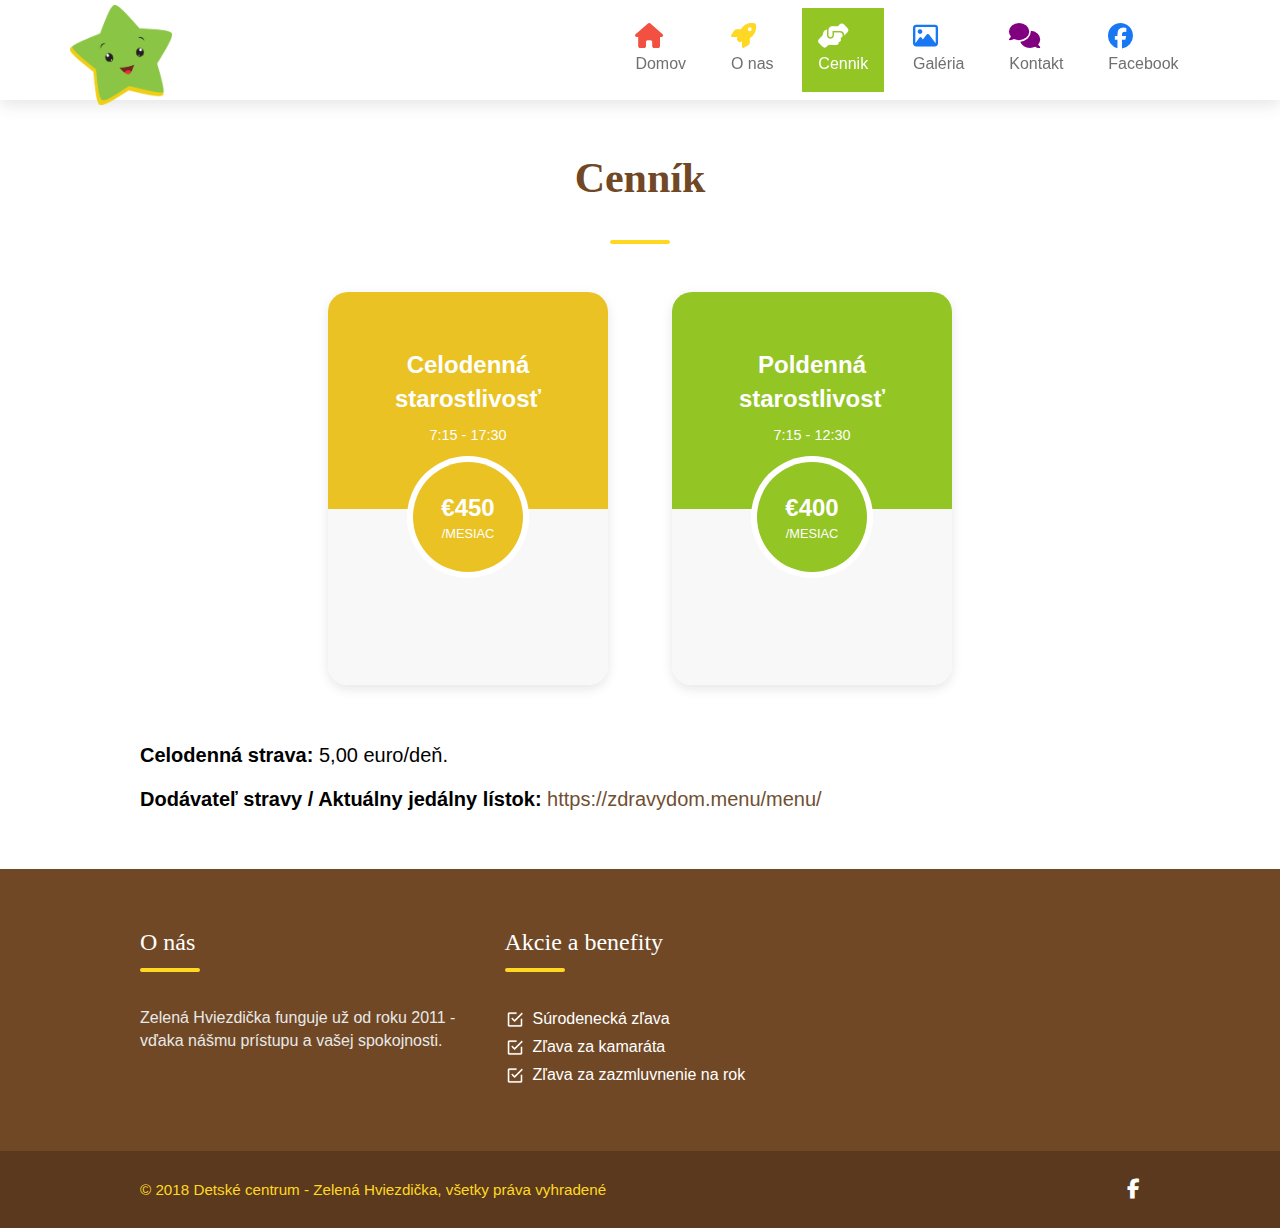
==== commit ecaf305b: "header" ====
--- a/cennik.html
+++ b/cennik.html
@@ -12,12 +12,12 @@
     <title>Cennik</title>
   </head>
   <body>
-    <header>
-      <nav>
+     
+      <nav class="sticky-nav">
         <div class="nav-center">
           <!-- nav header -->
           <div class="nav-header">
-            <img src="img/logo/logo.png" class="logo" alt="logo" />
+            <img src="./img/logo/logo.png" class="logo" alt="logo" />
             <button class="nav-toggle">
               <i class="fas fa-bars"></i>
             </button>
@@ -25,49 +25,43 @@
           <!-- links -->
           <ul class="links">
             <li>
-              <span class="green-bg">
-                <i class="fa-solid fa-house"></i>
-                <a href="index.html">Domov</a>
-              </span>
+              <a href="index.html" class="green-bg">
+                <i class="fa-solid fa-house"></i> Domov
+              </a>
             </li>
             <li>
-              <span class="green-bg">
-                <i class="fa-solid fa-rocket"></i>
-                <a href="o-nas.html">O nas</a>
-              </span>
+              <a href="o-nas.html" class="green-bg">
+                <i class="fa-solid fa-rocket"></i> O nas
+              </a>
             </li>
             <li>
-              <span class="green-bg">
-                <i class="fa-solid fa-handshake-angle"></i>
-                <a href="cennik.html">Cennik</a>
-              </span>
+              <a href="cennik.html" class="green-bg">
+                <i class="fa-solid fa-handshake-angle"></i> Cennik
+              </a>
             </li>
             <li>
-              <span class="green-bg">
-                <i class="fa-regular fa-image"></i>
-                <a href="galeria.html">Galéria</a>
-              </span>
+              <a href="galeria.html" class="green-bg">
+                <i class="fa-regular fa-image"></i> Galéria
+              </a>
             </li>
             <li>
-              <span class="green-bg">
-                <i class="fa-solid fa-comments"></i>
-                <a href="kontakt.html">Kontakt</a>
-              </span>
+              <a href="kontakt.html" class="green-bg">
+                <i class="fa-solid fa-comments"></i> Kontakt
+              </a>
             </li>
             <li>
-              <span class="green-bg">
-                <i class="fa-brands fa-facebook"></i>
-                <a
-                  href="https://www.facebook.com/zelenahviezdicka/"
-                  target="_blank"
-                  >Facebook</a
-                >
-              </span>
+              <a
+                href="https://www.facebook.com/zelenahviezdicka/"
+                target="_blank"
+                class="green-bg"
+              >
+                <i class="fa-brands fa-facebook"></i> Facebook
+              </a>
             </li>
           </ul>
         </div>
       </nav>
-    </header>
+
 
     <section class="container">
       <div class="title">
--- a/style.css
+++ b/style.css
@@ -33,6 +33,13 @@
   font-weight: 100;
 }
 
+body {
+  margin: 0;
+  padding: 0;
+  overflow-x: hidden;
+}
+
+
 ul {
   list-style-type: none;
 }
@@ -40,24 +47,29 @@
   text-decoration: none;
 }
 
-/*
-=============== 
-Navbar
-===============
-*/
-nav {
-  position: relative;
+/* ===============  
+   Navbar
+=============== */
+
+
+  nav {
   z-index: 1;
   background: #fff;
   box-shadow: 0 5px 15px rgba(0, 0, 0, 0.1);
-}
-
+  transition: all 0.3s ease;
+}
+
+
+
+/* Logo */
 .logo {
   height: 70px;
   position: relative;
   top: 5px;
   right: -15px;
 }
+
+/* Header layout */
 .nav-header {
   display: flex;
   align-items: center;
@@ -65,57 +77,21 @@
   padding: 0.5rem;
   height: 60px;
 }
+
+/* Hamburger menu button */
 .nav-toggle {
   font-size: 1.5rem;
   color: var(--bg-green);
   background: transparent;
-  border-color: transparent;
-  transition: var(--transition);
+  border: none;
   cursor: pointer;
+  transition: transform 0.3s ease-in-out;
 }
 .nav-toggle:hover {
   transform: rotate(-90deg);
 }
 
-.links li {
-  position: relative;
-  display: flex;
-}
-
-.links li span {
-  display: flex;
-  align-items: center;
-  justify-content: flex-start;
-  width: 100%;
-  height: 100%;
-  padding: 0;
-}
-
-.links li a {
-  flex-grow: 1;
-  height: 100%;
-  display: flex;
-  align-items: center;
-  padding: 1rem;
-}
-
-.links a {
-  color: var(--clr-grey-3);
-  font-size: 1rem;
-  text-transform: capitalize;
-
-  display: block;
-  transition: var(--transition);
-  border-bottom: 1px solid rgb(242, 234, 234);
-  height: 100%;
-}
-
-/* FIX GREEN HOVER */
-.links :hover {
-  background: var(--bg-green);
-  color: #fff;
-}
-
+/* Navigation list */
 .links {
   margin: 0 1.5rem;
   display: block;
@@ -124,30 +100,100 @@
   transition: max-height 0.5s ease-in-out;
 }
 
+/* Each nav item */
+.links li {
+  display: flex;
+}
+
+/* Navigation link (clickable block) */
+.links li a.green-bg {
+  display: flex;
+  flex-direction: column;
+  align-items: flex-start;     /* Center horizontally */
+  justify-content: center; /* Center vertically */
+  text-align: center;
+  gap: 0.25rem;
+  width: 100%;
+  padding: 1rem;
+  text-decoration: none;
+  color: var(--clr-grey-3);
+  font-size: 1rem;
+  border-bottom: 1px solid rgb(242, 234, 234);
+  transition: background 0.3s, color 0.3s;
+}
+
+
+/* Hover effect */
+.links li a.green-bg:hover {
+  background: var(--bg-green);
+  color: #fff;
+}
+
+/* Show links when toggled (mobile only) */
 .show-links {
   height: auto;
 }
 
+/* Active link style */
+.active-link {
+  background-color: var(--bg-green) !important;
+  color: #fff !important;
+}
+.active-link i {
+  color: #fff !important;
+}
+
+
+/* Sticky Navbar */
+.sticky-nav {
+  position: sticky;
+  top: 0;
+  z-index: 10000;
+  background: #fff;
+  box-shadow: 0 5px 15px rgba(0, 0, 0, 0.1);
+  transition: all 0.3s ease;
+
+}
+
+/* Shrinking on scroll */
+.sticky-nav.nav-shrink .logo {
+  height: 70px !important;
+}
+
+.sticky-nav.nav-shrink .links li a.green-bg {
+  padding: 0.5rem 0.75rem;
+  gap: 0;
+  font-size: 0.95rem;
+}
+
+.sticky-nav.nav-shrink .links li a.green-bg i {
+  display: none !important;
+}
+
+
+nav {
+  transition: all 0.3s ease;
+}
+
+/* Hide icons on small screens */
 @media screen and (max-width: 768px) {
-  .active-link {
-    background-color: var(--bg-green) !important;
-  }
-  .active-link a,
-  .active-link i {
-    color: #fff !important;
-  }
-  .links > li > span > a > i {
-    visibility: hidden;
-  }
-}
-
+  .links li a.green-bg i {
+    display: none !important;
+  }
+}
+
+/* Desktop layout */
 @media screen and (min-width: 768px) {
-  /* nav{
-  position: fixed;
-  width: 100%;
-   display: block;
-   z-index: 999;
-} */
+
+   .nav-shrink .logo {
+    height: 70px !important;
+  }
+
+  .nav-shrink .links li a.green-bg {
+    padding: 0.75rem 1rem;
+    gap: 0;
+    font-size: 0.9rem;
+  }
   .nav-center {
     max-width: 1170px;
     margin: 0 auto;
@@ -155,10 +201,12 @@
     align-items: center;
     justify-content: space-between;
   }
+
   .nav-header {
     padding: 0;
     height: auto;
   }
+
   .nav-toggle {
     display: none;
   }
@@ -166,36 +214,27 @@
   .logo {
     height: 100px;
   }
-  .links a {
-    border-bottom: 0;
-    gap: 1rem;
-    letter-spacing: 0;
-  }
-  /*IMPORTANT TO ADD*/
+
   .links {
-    max-height: none !important; /* Override JavaScript */
+    max-height: none !important;
     display: flex !important;
     overflow: visible !important;
     height: auto !important;
   }
 
-  .links > li > span > i {
-    position: relative;
-    visibility: visible;
-    top: 15px;
-  }
-  .links li span a {
-    display: flex;
+  .links li a.green-bg {
     flex-direction: column;
-    width: 100%;
-
-    gap: 10px;
-  }
-
-  .links li span i {
+    justify-content: center;
+    margin: 0.4rem;
+    border-bottom: none;
+  }
+
+  .links li a.green-bg i {
     font-size: 25px;
-  }
-
+    display: block !important;
+  }
+
+  /* Icon colors */
   .links li:nth-child(1) i {
     color: var(--bg-red);
   }
@@ -220,27 +259,17 @@
     color: #1877f2;
   }
 
-  .green-bg {
-    display: flex;
-    flex-direction: column;
-    align-items: center;
-    text-align: center;
-    gap: 5px;
-  }
-  .links a {
-    margin: 0.4rem;
-  }
-
-  .links > li > .green-bg:hover a,
-  .links > li > .green-bg:hover i {
+  /* Hover effect on desktop */
+  .links li a.green-bg:hover {
+    color: #fff !important;
+  }
+
+  .links li a.green-bg:hover i {
     color: #fff !important;
   }
 
   .active-link {
     background-color: var(--bg-green) !important;
-  }
-  .active-link a,
-  .active-link i {
     color: #fff !important;
   }
 }
@@ -252,7 +281,8 @@
   background-size: cover;
   background-position: center center;
   width: 100%;
-  height: 25vh;
+  height: auto; /* or a smaller fixed value */
+  min-height: 30vh;
   visibility: inherit;
   position: relative;
   z-index: 0;
@@ -722,7 +752,7 @@
 }
 
 .container .title {
- font-family: "Kalam", cursive;
+  font-family: "Kalam", cursive;
   font-weight: 300;
   font-size: 28px;
   margin: 3rem auto;
@@ -758,7 +788,7 @@
 
 .mission-content:hover::after {
   opacity: 1;
-  transform: scale(1.1); /* optional: hover animation */
+  transform: scale(1.1);
 }
 
 .mission-content.red::after {
@@ -820,7 +850,7 @@
   position: relative;
   display: flex;
   font-size: 18px;
-   font-family: "Kalam", cursive;
+  font-family: "Kalam", cursive;
   font-weight: 300;
   margin: 20px 0;
 }
@@ -867,7 +897,6 @@
   font-size: 18px;
   padding: 7px 20px;
   text-wrap: nowrap;
-
   transition: color 0.25s ease-in-out, background-color 0.25s ease-in-out;
 }
 .yellow-button:hover {
@@ -1037,11 +1066,15 @@
   text-align: center;
 }
 
-.gallery {
+.gallery,
+.galleryTwo {
   width: 100%;
   display: grid;
   margin-bottom: 2rem;
   gap: 5px;
+}
+.galleryTwo {
+  gap: 1rem;
 }
 .img-wrapper {
   position: relative;
@@ -1087,6 +1120,9 @@
 @media screen and (min-width: 768px) {
   .gallery {
     grid-template-columns: repeat(4, 1fr);
+  }
+  .galleryTwo {
+    grid-template-columns: repeat(3, 1fr);
   }
 }
 
@@ -1328,7 +1364,7 @@
 .contact-title {
   font-size: 24px;
   color: #fff;
-   font-family: "Kalam", cursive;
+  font-family: "Kalam", cursive;
   font-weight: 300;
   padding-bottom: 1rem;
 }
@@ -1480,9 +1516,10 @@
   margin: 4.5rem 0 4rem 0;
   color: #e8e8e8;
 }
+
 .sidebar-footer h2 {
   padding-top: 0px;
-   font-family: "Kalam", cursive;
+  font-family: "Kalam", cursive;
   font-weight: 300;
   font-size: 24px;
   color: #fff;
@@ -1495,9 +1532,8 @@
   color: #fff;
   display: flex;
   flex-direction: column;
-  gap: 0.8rem;
+  gap: 0.25rem;
   text-align: left;
-  margin: 0;
 }
 
 .textwidget ul li {
@@ -1515,6 +1551,7 @@
   width: 20px;
   height: 20px;
   margin-right: 0.5rem;
+  vertical-align: middle;
   filter: brightness(0) invert(1);
 }
 
@@ -1572,6 +1609,8 @@
 @media screen and (min-width: 768px) {
   .sidebar-footer aside {
     text-align: left;
+    margin-right: 3rem;
+    margin-top: 3rem;
   }
   .row {
     display: flex;
@@ -1592,13 +1631,6 @@
 }
 
 /* ABOUT US */
-
-/* .container {
-  max-width: 1050px;
-  margin: 0 auto;
-  display: flex;
-  flex-direction: column;
-}  */
 
 .site-main {
   width: 100%;
@@ -1681,7 +1713,7 @@
 .column-element p {
   font-family: "Open Sans", sans-serif;
   font-size: 1rem;
-  color: #777777;
+  color: #3b3939;
   text-align: justify;
   margin-bottom: 1rem;
 }
@@ -1730,7 +1762,6 @@
   box-shadow: 0 4px 12px rgba(0, 0, 0, 0.1);
 }
 
-/* Top section */
 .card-top {
   padding: 3.5rem 1rem 4rem;
   text-align: center;
@@ -1747,7 +1778,6 @@
   font-size: 0.9rem;
 }
 
-/* Bottom section */
 .card-bottom {
   padding-top: 8rem;
   padding-bottom: 3rem;
@@ -1834,3 +1864,184 @@
     gap: 4rem;
   }
 }
+
+/* ==CONTACT PAGE== */
+
+article.google-maps {
+  width: 100%;
+}
+
+.maps-outer {
+  width: 100%;
+  background-color: #e8eaed;
+  position: relative;
+  border-radius: 8px;
+  overflow: hidden;
+}
+
+.maps-inner {
+  width: 100%;
+  height: 45vh;
+  position: relative;
+}
+
+.loading {
+  position: absolute;
+  top: 0;
+  left: 0;
+  z-index: 10;
+  width: 100%;
+  height: 100%;
+  background-color: #e8eaed;
+  display: flex;
+  justify-content: center;
+  align-items: center;
+}
+
+.spinner {
+  border: 6px solid #f3f3f3;
+  border-top: 6px solid #704825;
+  border-radius: 50%;
+  width: 80px;
+  height: 80px;
+  animation: spin 1s linear infinite;
+}
+
+@keyframes spin {
+  0% {
+    transform: rotate(0deg);
+  }
+  100% {
+    transform: rotate(360deg);
+  }
+}
+
+.maps-inner iframe {
+  position: absolute;
+  top: 0;
+  left: 0;
+  width: 100%;
+  height: 100%;
+  border: 0;
+  border-radius: 8px;
+}
+.contact-outer {
+  width: 100%;
+  background-color: rgba(255, 255, 255, 0.9);
+  position: relative;
+}
+
+.contact-inner {
+  max-width: 1050px;
+  margin: 0 auto;
+  height: auto;
+  display: flex;
+  flex-direction: column;
+  justify-content: center;
+  align-items: center;
+}
+
+.contact-wrapper {
+  padding: 1rem;
+  margin: 0 auto;
+  text-align: center;
+  line-height: 1.6rem;
+}
+.contact-wrapper h1 {
+  margin: 1rem 0;
+  letter-spacing: 2px;
+}
+.contact-wrapper span {
+  color: #704825;
+  font-size: 24px;
+  font-family: "Open Sans", sans-serif;
+  font-weight: 200;
+}
+.contact-wrapper p {
+  font-size: 1rem;
+  font-family: "Open Sans", sans-serif;
+  color: darkolivegreen;
+}
+
+.contact-wrapper a {
+  color: #704825;
+  font-size: 1rem;
+  font-family: "Open Sans", sans-serif;
+  font-weight: 400;
+  text-decoration: underline;
+}
+
+.container-xx1 {
+  max-height: 80vh;
+  display: flex;
+  flex-direction: column;
+  justify-content: center;
+  align-items: center;
+  padding: 2rem 1rem;
+  text-align: center;
+}
+
+.container-xx1 .title {
+  font-family: "Kalam", cursive;
+  font-weight: 300;
+  font-size: 28px;
+  margin: 3rem auto;
+  color: #704825;
+}
+
+.container-xx1 .title::after {
+  content: "";
+  display: block;
+  margin: 2rem auto 0 auto;
+  width: 60px;
+  height: 4px;
+  border-radius: 2px;
+  background-color: #ffd823;
+}
+
+.xx-2 {
+  font-size: 2.5rem;
+  font-weight: 400;
+}
+
+.contact-form-xx-3 {
+  width: 100%;
+  max-width: 600px;
+  padding: 1rem;
+}
+
+.form-control-xx3 {
+  display: block;
+  width: 100%;
+  padding: 0.75rem 1rem;
+  border: transparent;
+  margin-bottom: 1.25rem;
+  background-color: #f6f6f6;
+  border-radius: 0.25rem;
+  color: #fff;
+}
+.form-button-wrapper {
+  text-align: left;
+}
+
+.form-control-xx3::placeholder {
+  font-family: "Open Sans", sans-serif;
+  font-size: 16px;
+  color: #777777;
+}
+
+@media screen and (min-width: 768px) {
+  .maps-inner {
+    height: 40vh;
+  }
+
+  .contact-inner {
+    flex-direction: row;
+    justify-content: space-between;
+    align-items: stretch;
+  }
+  .contact-wrapper p {
+    font-size: 1.1rem;
+    color: #777777;
+  }
+}
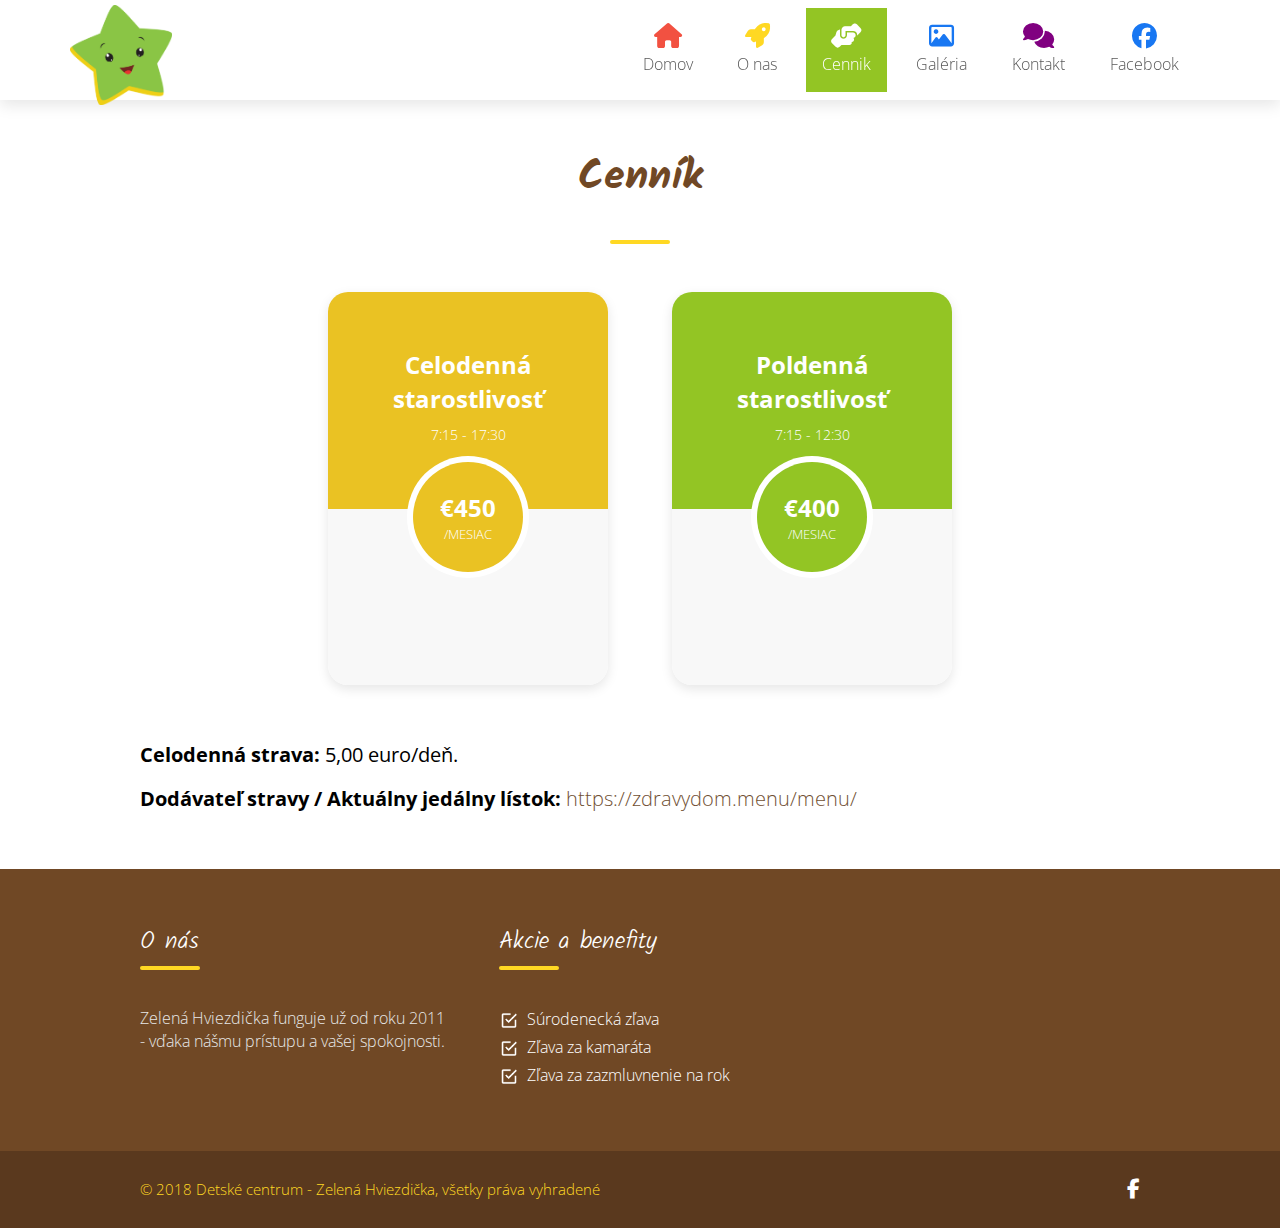
==== commit 20c8fcca: "header" ====
--- a/cennik.html
+++ b/cennik.html
@@ -3,6 +3,17 @@
   <head>
     <meta charset="UTF-8" />
     <meta name="viewport" content="width=device-width, initial-scale=1.0" />
+        <link
+      href="https://fonts.googleapis.com/css2?family=Open+Sans&display=swap"
+      rel="stylesheet"
+    />
+
+    <link rel="preconnect" href="https://fonts.googleapis.com" />
+    <link rel="preconnect" href="https://fonts.gstatic.com" crossorigin />
+    <link
+      href="https://fonts.googleapis.com/css2?family=Kalam:wght@300;400;700&display=swap"
+      rel="stylesheet"
+    />
     <link
       rel="stylesheet"
       href="https://cdnjs.cloudflare.com/ajax/libs/font-awesome/6.7.2/css/all.min.css"
@@ -12,56 +23,54 @@
     <title>Cennik</title>
   </head>
   <body>
-     
-      <nav class="sticky-nav">
-        <div class="nav-center">
-          <!-- nav header -->
-          <div class="nav-header">
-            <img src="./img/logo/logo.png" class="logo" alt="logo" />
-            <button class="nav-toggle">
-              <i class="fas fa-bars"></i>
-            </button>
-          </div>
-          <!-- links -->
-          <ul class="links">
-            <li>
-              <a href="index.html" class="green-bg">
-                <i class="fa-solid fa-house"></i> Domov
-              </a>
-            </li>
-            <li>
-              <a href="o-nas.html" class="green-bg">
-                <i class="fa-solid fa-rocket"></i> O nas
-              </a>
-            </li>
-            <li>
-              <a href="cennik.html" class="green-bg">
-                <i class="fa-solid fa-handshake-angle"></i> Cennik
-              </a>
-            </li>
-            <li>
-              <a href="galeria.html" class="green-bg">
-                <i class="fa-regular fa-image"></i> Galéria
-              </a>
-            </li>
-            <li>
-              <a href="kontakt.html" class="green-bg">
-                <i class="fa-solid fa-comments"></i> Kontakt
-              </a>
-            </li>
-            <li>
-              <a
-                href="https://www.facebook.com/zelenahviezdicka/"
-                target="_blank"
-                class="green-bg"
-              >
-                <i class="fa-brands fa-facebook"></i> Facebook
-              </a>
-            </li>
-          </ul>
+    <nav class="sticky-nav">
+      <div class="nav-center">
+        <!-- nav header -->
+        <div class="nav-header">
+          <img src="./img/logo/logo.png" class="logo" alt="logo" />
+          <button class="nav-toggle">
+            <i class="fas fa-bars"></i>
+          </button>
         </div>
-      </nav>
-
+        <!-- links -->
+        <ul class="links">
+          <li>
+            <a href="index.html" class="green-bg">
+              <i class="fa-solid fa-house"></i> Domov
+            </a>
+          </li>
+          <li>
+            <a href="o-nas.html" class="green-bg">
+              <i class="fa-solid fa-rocket"></i> O nas
+            </a>
+          </li>
+          <li>
+            <a href="cennik.html" class="green-bg">
+              <i class="fa-solid fa-handshake-angle"></i> Cennik
+            </a>
+          </li>
+          <li>
+            <a href="galeria.html" class="green-bg">
+              <i class="fa-regular fa-image"></i> Galéria
+            </a>
+          </li>
+          <li>
+            <a href="kontakt.html" class="green-bg">
+              <i class="fa-solid fa-comments"></i> Kontakt
+            </a>
+          </li>
+          <li>
+            <a
+              href="https://www.facebook.com/zelenahviezdicka/"
+              target="_blank"
+              class="green-bg"
+            >
+              <i class="fa-brands fa-facebook"></i> Facebook
+            </a>
+          </li>
+        </ul>
+      </div>
+    </nav>
 
     <section class="container">
       <div class="title">
@@ -102,14 +111,23 @@
         <h4>
           <span
             ><strong>Dodávateľ stravy / Aktuálny jedálny lístok:</strong></span
-          ><a href="https://zdravydom.menu/menu/" target="_blank" rel="noopener"
-            > https://zdravydom.menu/menu/</a
+          ><a
+            href="https://zdravydom.menu/menu/"
+            target="_blank"
+            rel="noopener"
+          >
+            https://zdravydom.menu/menu/</a
           >
         </h4>
       </div>
     </section>
 
     <div id="footer-placeholder"></div>
+
+    <!-- Back to Top Button -->
+    <button class="back-to-top" aria-label="Back to top">
+      <i class="fas fa-arrow-up"></i>
+    </button>
     <script src="/js/footer.js"></script>
     <script type="module" src="app.js"></script>
   </body>
--- a/style.css
+++ b/style.css
@@ -11,7 +11,7 @@
   --bg-yellow: #ffd823;
   --bg-red: #f25141;
   --bg-blue: #28a8e3;
-  --clr-grey-3: #707070;
+  --clr-grey-3: #595959;
   --transition: all 0.3s linear;
   --spacing: 0.1rem;
   --radius: 0.25rem;
@@ -33,33 +33,59 @@
   font-weight: 100;
 }
 
+html {
+  scroll-behavior: smooth;
+  overscroll-behavior-y: auto; /* prevent snap-like resistance */
+}
 body {
-  margin: 0;
-  padding: 0;
-  overflow-x: hidden;
-}
-
+  -webkit-overflow-scrolling: touch; /* iOS smooth scroll */
+  scroll-behavior: smooth;
+}
 
 ul {
   list-style-type: none;
 }
 a {
   text-decoration: none;
+}
+
+/* === BACK TO THE TOP === */
+
+.back-to-top {
+  position: fixed;
+  bottom: 2rem;
+  right: 2rem;
+  width: 50px;
+  height: 50px;
+  background-color: rgba(0, 0, 0, 0.35);
+  color: #fff;
+  border: none;
+  border-radius: 50%;
+  font-size: 1.25rem;
+  cursor: pointer;
+  z-index: 999;
+  display: none;
+  align-items: center;
+  justify-content: center;
+  transition: background-color 0.3s ease, transform 0.3s ease;
+  box-shadow: 0 4px 10px rgba(0, 0, 0, 0.2);
+}
+
+.back-to-top:hover {
+  background-color: var(--bg-green);
+  transform: scale(1.1);
 }
 
 /* ===============  
    Navbar
 =============== */
 
-
-  nav {
+nav {
   z-index: 1;
   background: #fff;
   box-shadow: 0 5px 15px rgba(0, 0, 0, 0.1);
   transition: all 0.3s ease;
 }
-
-
 
 /* Logo */
 .logo {
@@ -109,7 +135,7 @@
 .links li a.green-bg {
   display: flex;
   flex-direction: column;
-  align-items: flex-start;     /* Center horizontally */
+  align-items: flex-start; /* Center horizontally */
   justify-content: center; /* Center vertically */
   text-align: center;
   gap: 0.25rem;
@@ -122,7 +148,6 @@
   transition: background 0.3s, color 0.3s;
 }
 
-
 /* Hover effect */
 .links li a.green-bg:hover {
   background: var(--bg-green);
@@ -143,33 +168,16 @@
   color: #fff !important;
 }
 
-
 /* Sticky Navbar */
 .sticky-nav {
   position: sticky;
   top: 0;
-  z-index: 10000;
+  z-index: 40;
   background: #fff;
   box-shadow: 0 5px 15px rgba(0, 0, 0, 0.1);
+  will-change: transform;
   transition: all 0.3s ease;
-
-}
-
-/* Shrinking on scroll */
-.sticky-nav.nav-shrink .logo {
-  height: 70px !important;
-}
-
-.sticky-nav.nav-shrink .links li a.green-bg {
-  padding: 0.5rem 0.75rem;
-  gap: 0;
-  font-size: 0.95rem;
-}
-
-.sticky-nav.nav-shrink .links li a.green-bg i {
-  display: none !important;
-}
-
+}
 
 nav {
   transition: all 0.3s ease;
@@ -184,8 +192,21 @@
 
 /* Desktop layout */
 @media screen and (min-width: 768px) {
-
-   .nav-shrink .logo {
+  /* Shrinking on scroll */
+  .sticky-nav.nav-shrink .logo {
+    height: 70px !important;
+  }
+
+  .sticky-nav.nav-shrink .links li a.green-bg {
+    padding: 0.5rem 0.75rem;
+    gap: 0;
+    font-size: 0.95rem;
+  }
+
+  .sticky-nav.nav-shrink .links li a.green-bg i {
+    display: none !important;
+  }
+  .nav-shrink .logo {
     height: 70px !important;
   }
 
@@ -225,6 +246,7 @@
   .links li a.green-bg {
     flex-direction: column;
     justify-content: center;
+    align-items: center;
     margin: 0.4rem;
     border-bottom: none;
   }
@@ -286,6 +308,7 @@
   visibility: inherit;
   position: relative;
   z-index: 0;
+  overflow: visible;
 }
 
 .slider-container {
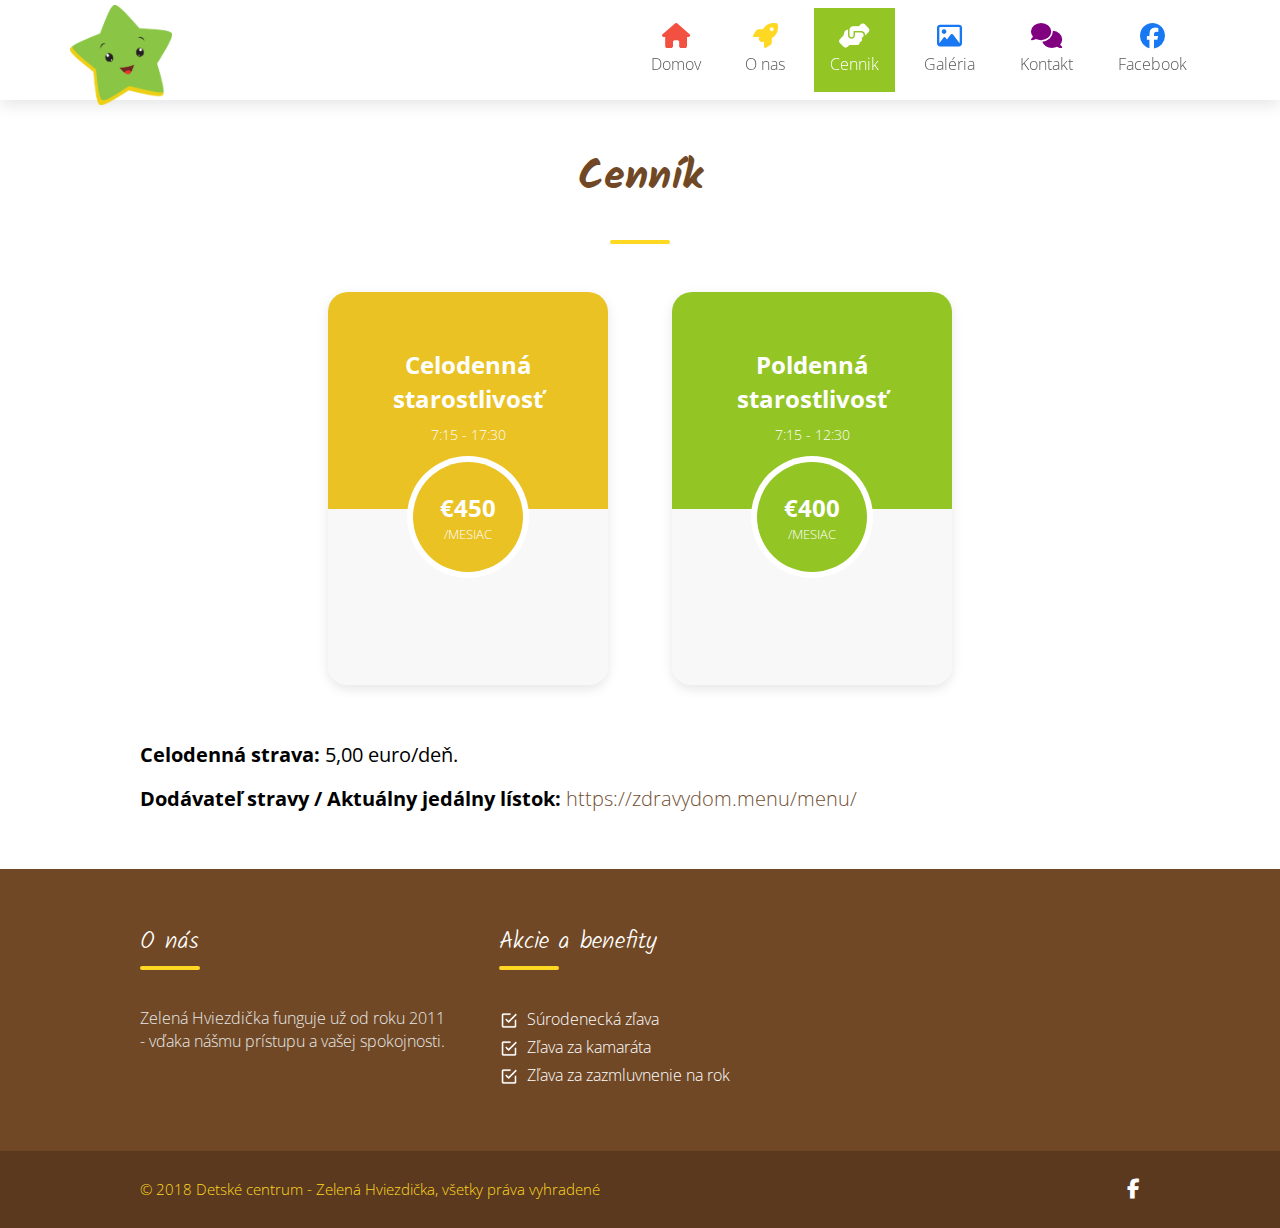
==== commit b27fcd92: "gsap" ====
--- a/cennik.html
+++ b/cennik.html
@@ -20,7 +20,7 @@
     />
 
     <link rel="stylesheet" href="style.css" />
-    <title>Cennik</title>
+    <title>Cenník | Škôlka a jasle, Bratislava-Ružinov | Zelená Hviezdička</title>
   </head>
   <body>
     <nav class="sticky-nav">
--- a/style.css
+++ b/style.css
@@ -63,7 +63,7 @@
   border-radius: 50%;
   font-size: 1.25rem;
   cursor: pointer;
-  z-index: 999;
+  z-index:30;
   display: none;
   align-items: center;
   justify-content: center;
@@ -119,7 +119,7 @@
 
 /* Navigation list */
 .links {
-  margin: 0 1.5rem;
+  margin: 0 1rem;
   display: block;
   max-height: 0;
   overflow: hidden;
@@ -960,7 +960,7 @@
 .wrapper-testimony {
   position: relative;
   text-align: center;
-  min-height: 85vh; /* Fixed height instead of min-height */
+  min-height: 100vh; /* Fixed height instead of min-height 85*/
   background-image: url("/img/testimony/testimonials_bg.png");
   background-repeat: no-repeat;
   background-size: cover;
@@ -1402,7 +1402,7 @@
   display: block;
   margin-top: 2rem;
   padding: 0.5rem 1rem;
-  color: #fff;
+  color: #ff0000;
   display: none;
 }
 .not-valid-tip {
@@ -1995,7 +1995,7 @@
 }
 
 .container-xx1 {
-  max-height: 80vh;
+  max-height: 100vh;
   display: flex;
   flex-direction: column;
   justify-content: center;
